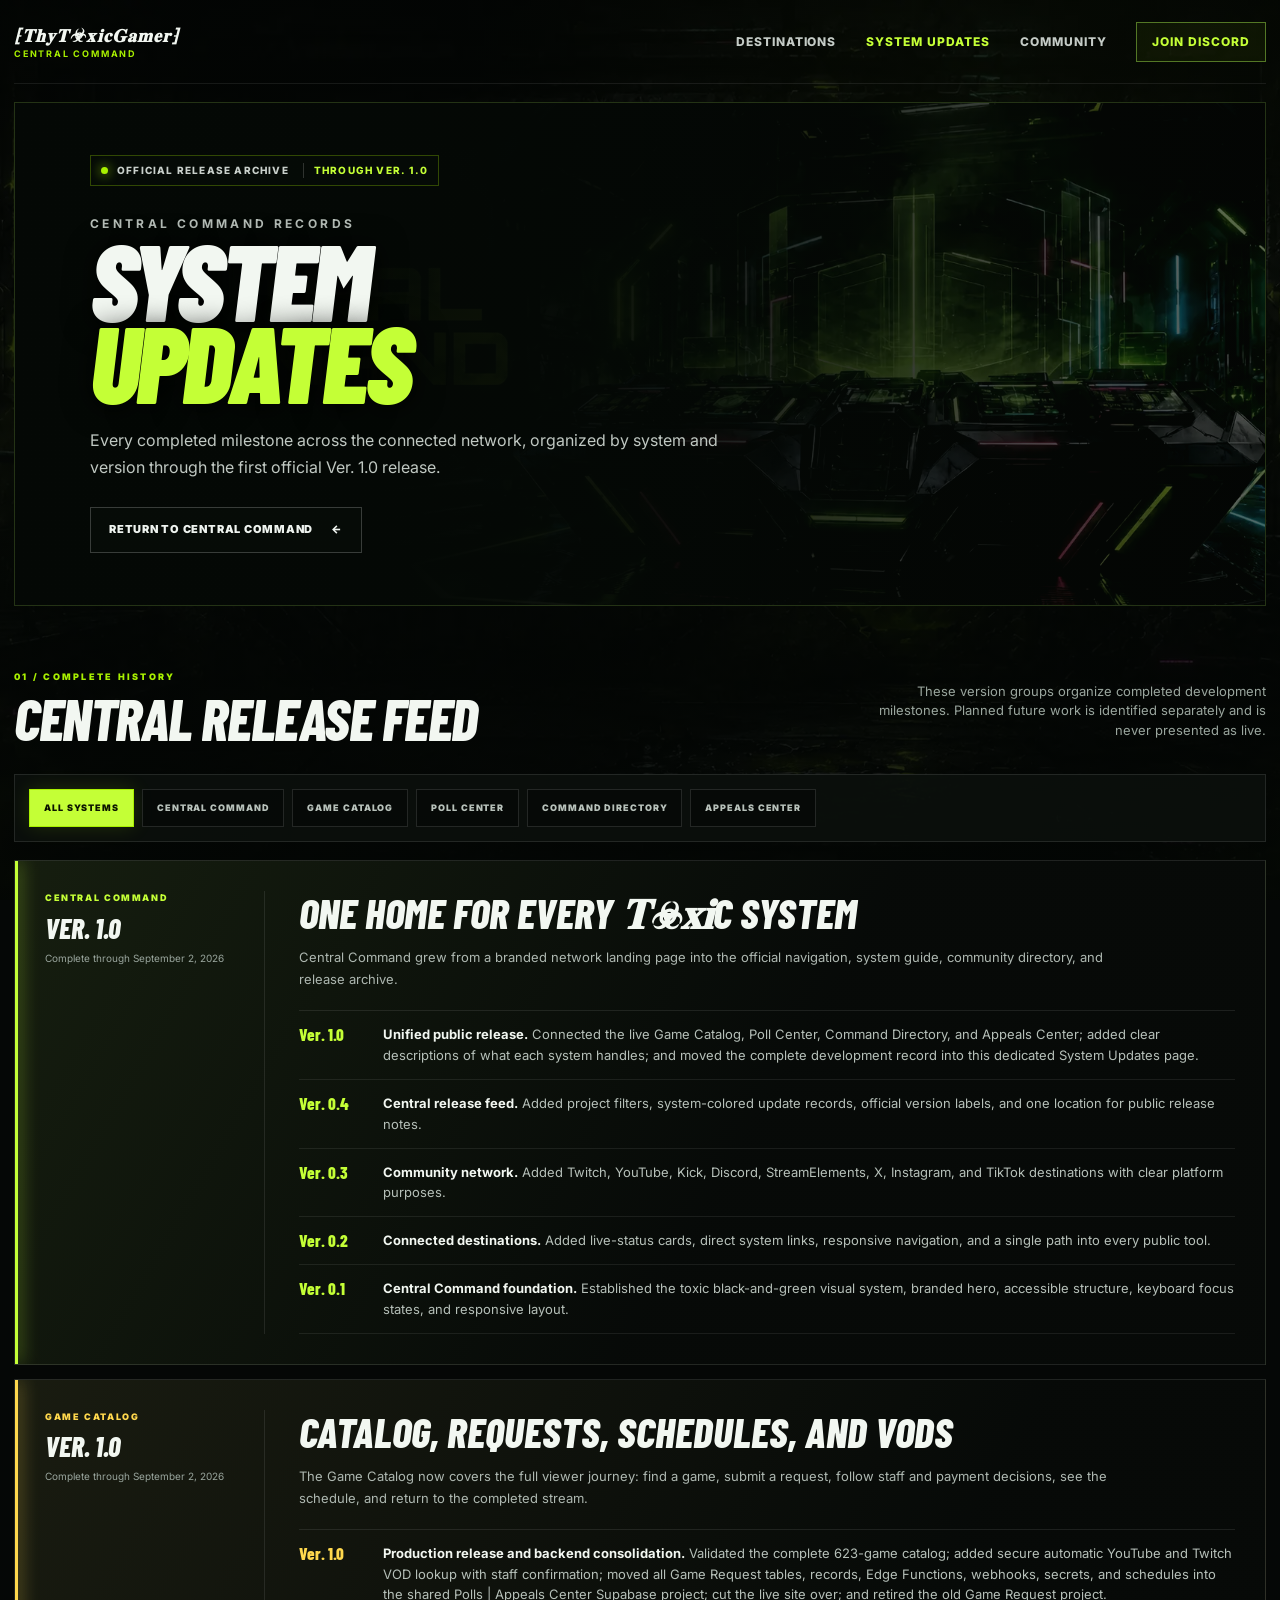
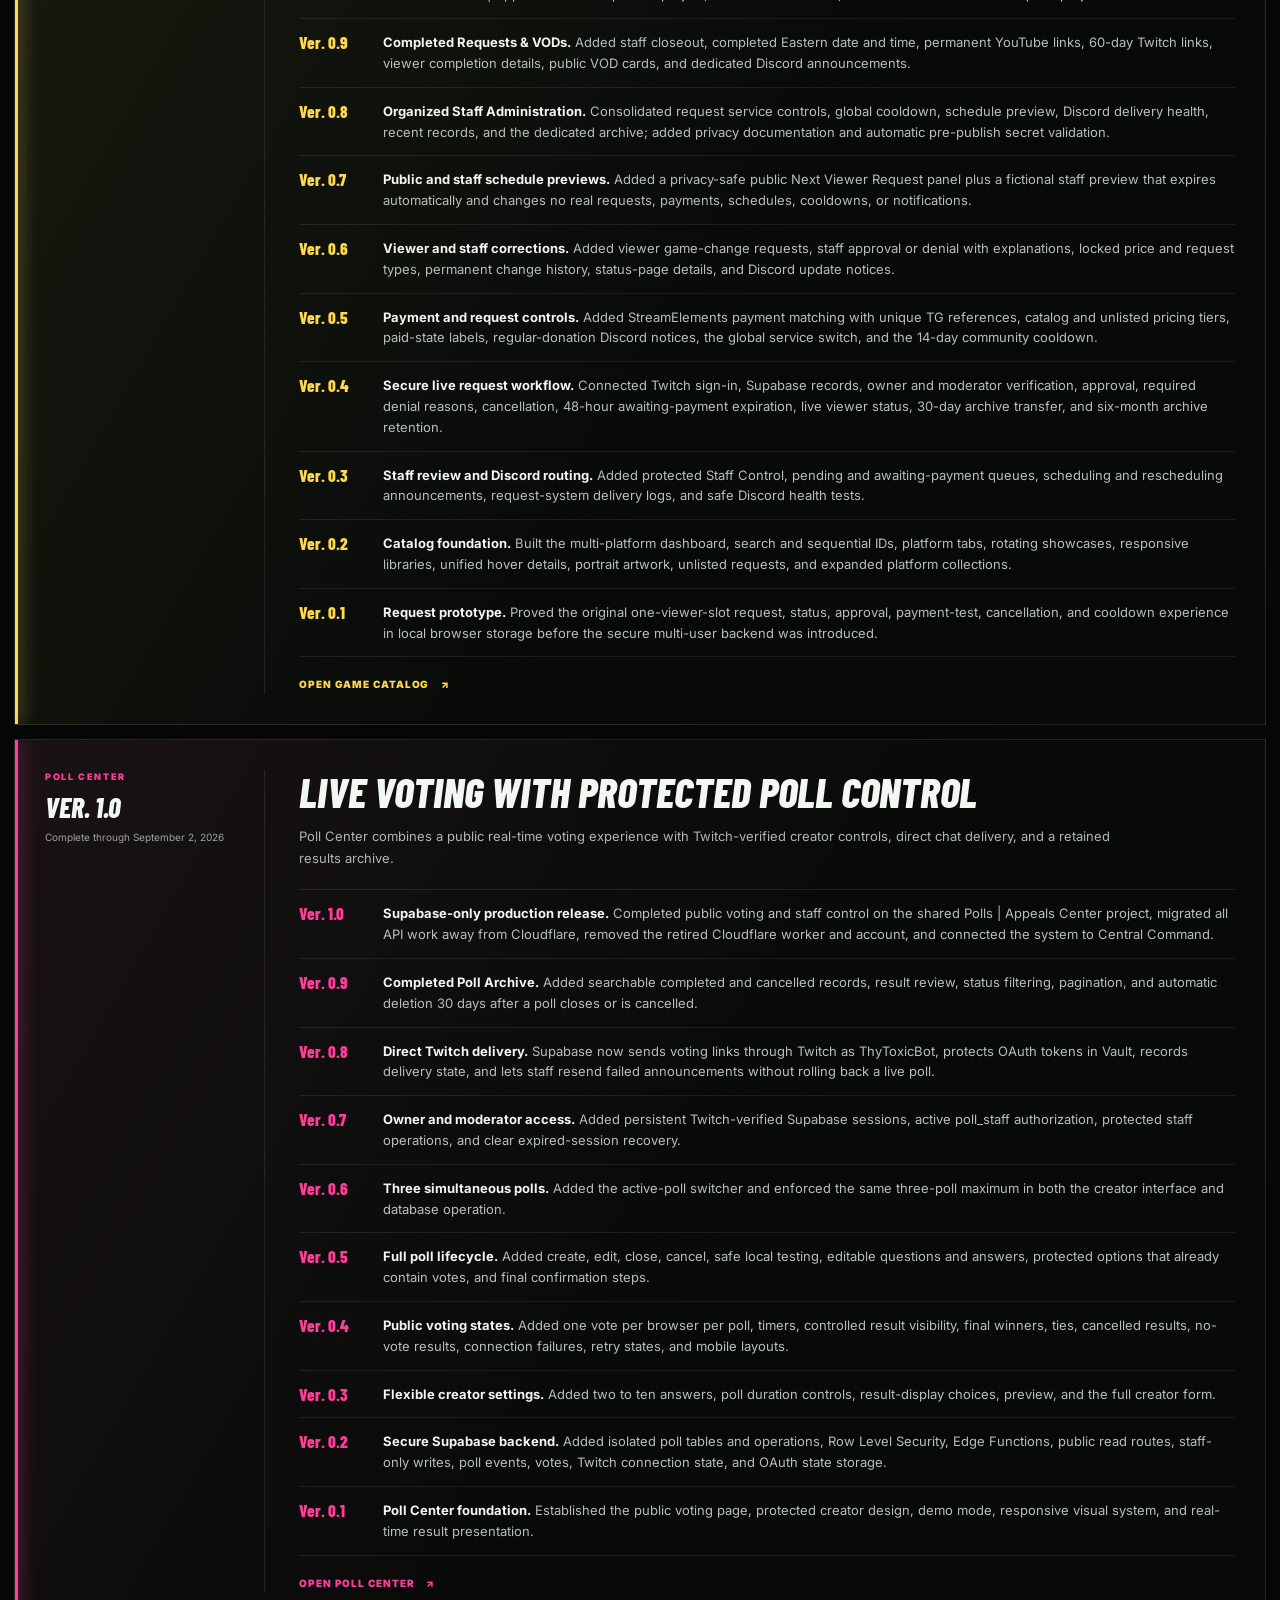
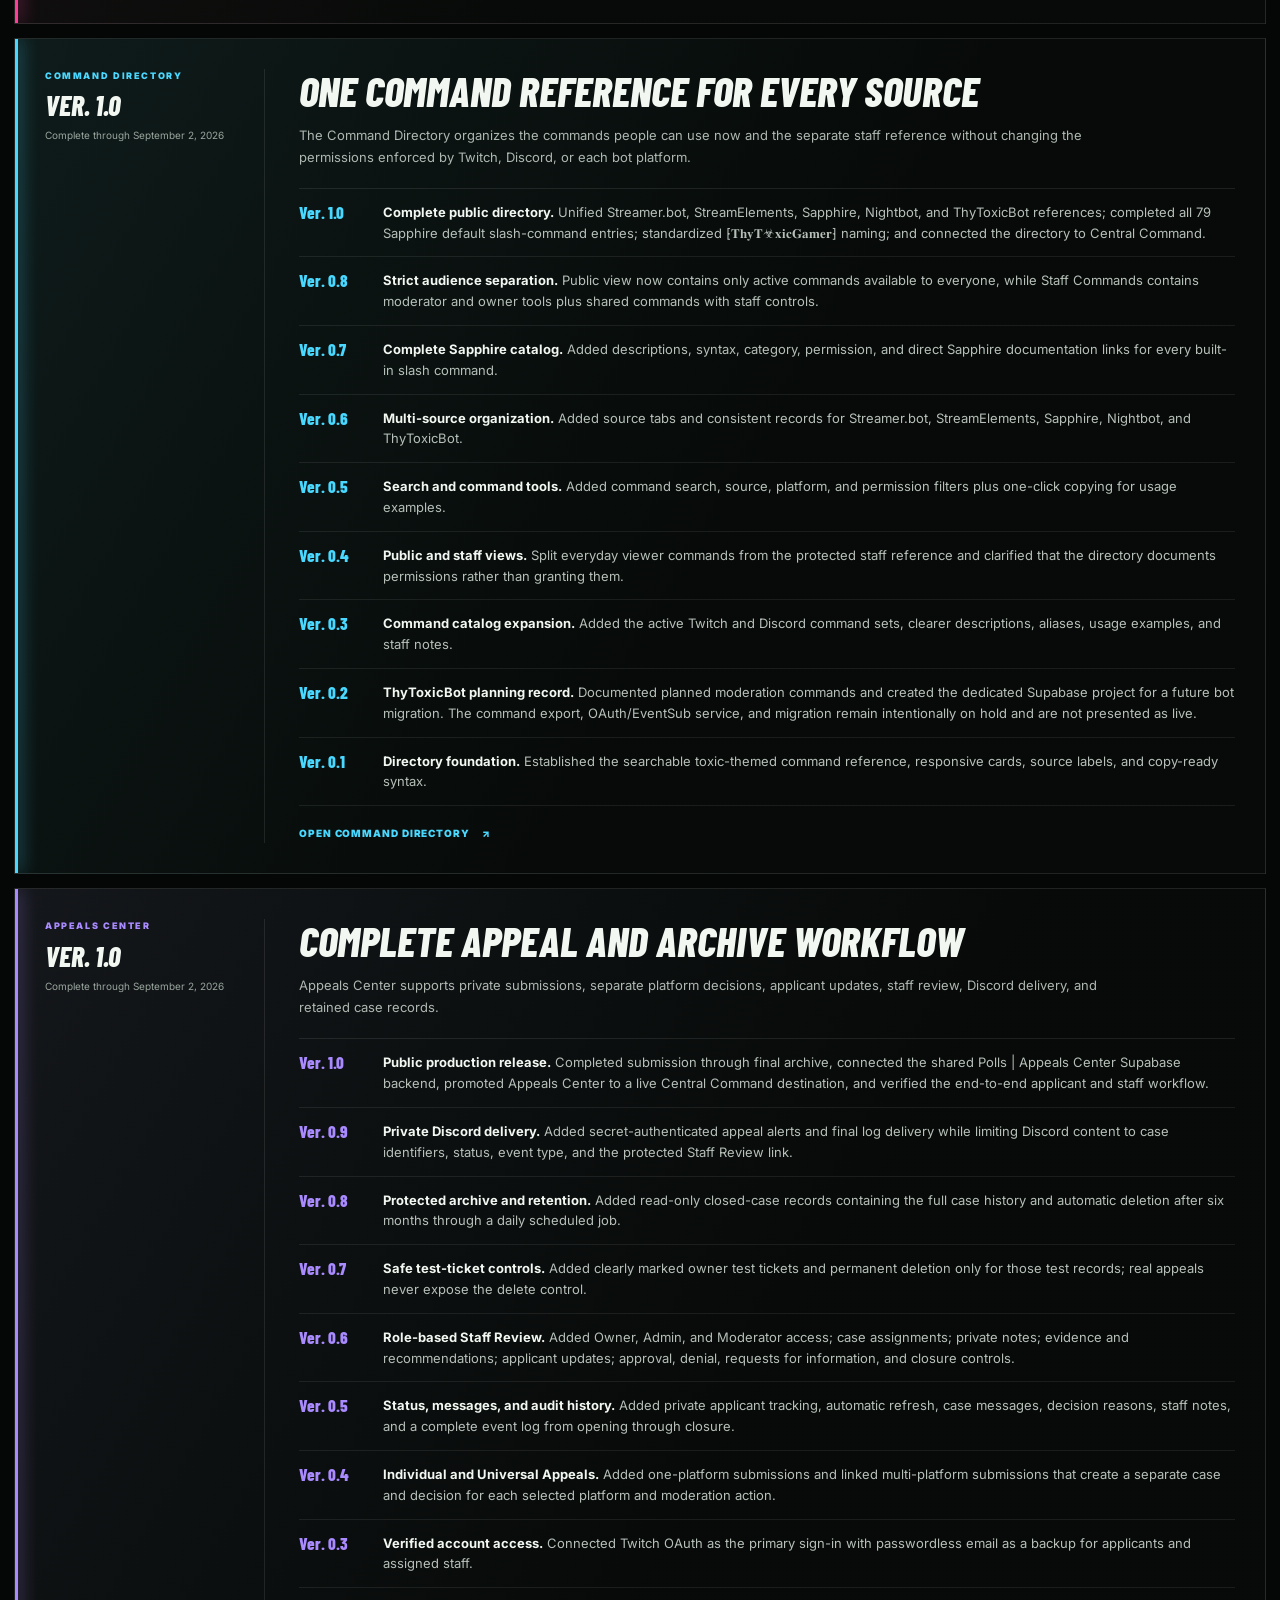
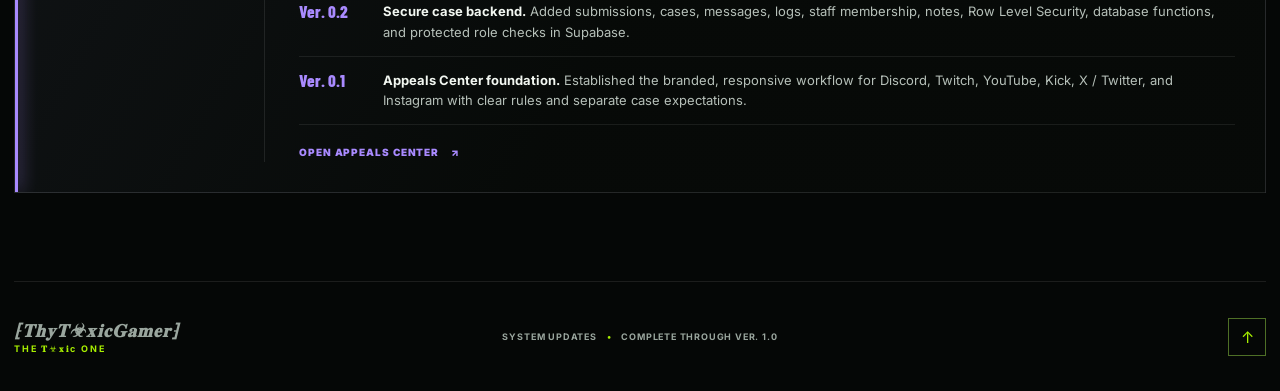
==== updates.html @ f8a16144 "Add complete system update archive" ====
<!doctype html>
<html lang="en">
<head>
  <meta charset="utf-8">
  <meta name="viewport" content="width=device-width, initial-scale=1">
  <meta name="theme-color" content="#070a08">
  <meta name="description" content="The complete ⁅𝐓𝐡𝐲𝐓☣︎𝐱𝐢𝐜𝐆𝐚𝐦𝐞𝐫⁆ system update history through Ver. 1.0 for Central Command, Game Catalog, Poll Center, Command Directory, and Appeals Center.">
  <meta property="og:title" content="System Updates | ⁅𝐓𝐡𝐲𝐓☣︎𝐱𝐢𝐜𝐆𝐚𝐦𝐞𝐫⁆ Central Command">
  <meta property="og:description" content="Every completed system milestone through Ver. 1.0.">
  <meta property="og:type" content="website">
  <meta property="og:url" content="https://thy-toxic-gamer.github.io/central-command/updates.html">
  <meta property="og:image" content="https://thy-toxic-gamer.github.io/central-command/assets/central-command-banner.webp">
  <meta name="twitter:card" content="summary_large_image">
  <meta name="twitter:title" content="System Updates | ⁅𝐓𝐡𝐲𝐓☣︎𝐱𝐢𝐜𝐆𝐚𝐦𝐞𝐫⁆ Central Command">
  <meta name="twitter:description" content="Every completed system milestone through Ver. 1.0.">
  <meta name="twitter:image" content="https://thy-toxic-gamer.github.io/central-command/assets/central-command-banner.webp">
  <title>System Updates | ⁅𝐓𝐡𝐲𝐓☣︎𝐱𝐢𝐜𝐆𝐚𝐦𝐞𝐫⁆ Central Command</title>
  <link rel="preconnect" href="https://fonts.googleapis.com">
  <link rel="preconnect" href="https://fonts.gstatic.com" crossorigin>
  <link href="https://fonts.googleapis.com/css2?family=Barlow+Condensed:ital,wght@0,500;0,600;0,700;0,800;0,900;1,700&amp;family=Inter:wght@400;500;600;700;800&amp;display=swap" rel="stylesheet">
  <link rel="stylesheet" href="styles.css?release=1.1">
  <script src="script.js?v=1.1" defer></script>
</head>
<body>
  <a class="skip-link" href="#main-content">Skip to System Updates</a>

  <div class="page-shell">
    <header class="site-header" aria-label="Central Command header">
      <a class="brand" href="index.html" aria-label="⁅𝐓𝐡𝐲𝐓☣︎𝐱𝐢𝐜𝐆𝐚𝐦𝐞𝐫⁆ Central Command home">
        <span class="brand-copy">
          <strong>⁅𝐓𝐡𝐲𝐓☣︎𝐱𝐢𝐜𝐆𝐚𝐦𝐞𝐫⁆</strong>
          <small>CENTRAL COMMAND</small>
        </span>
      </a>

      <nav class="header-nav" aria-label="Primary navigation">
        <a href="index.html#destinations">Destinations</a>
        <a class="nav-current" href="updates.html" aria-current="page">System Updates</a>
        <a href="index.html#community">Community</a>
        <a class="nav-discord" href="https://discord.gg/RQxw6r9Mpw" target="_blank" rel="noopener noreferrer">Join Discord</a>
      </nav>
    </header>

    <main class="updates-page" id="main-content">
      <section class="updates-hero" id="top" aria-labelledby="updates-page-title">
        <div class="updates-hero-art" aria-hidden="true"></div>
        <div class="updates-hero-content">
          <div class="eyebrow"><span class="pulse-dot"></span> Official release archive <span>Through Ver. 1.0</span></div>
          <p class="hero-kicker">CENTRAL COMMAND RECORDS</p>
          <h1 id="updates-page-title">SYSTEM<br><em>UPDATES</em></h1>
          <p>Every completed milestone across the connected network, organized by system and version through the first official Ver. 1.0 release.</p>
          <a class="button button-secondary" href="index.html">Return to Central Command <span aria-hidden="true">←</span></a>
        </div>
      </section>

      <section class="updates section-block" aria-labelledby="release-history-title">
        <div class="section-heading">
          <div>
            <p class="section-number">01 / COMPLETE HISTORY</p>
            <h2 id="release-history-title">Central release feed</h2>
          </div>
          <p>These version groups organize completed development milestones. Planned future work is identified separately and is never presented as live.</p>
        </div>

        <div class="updates-toolbar" role="group" aria-label="Filter updates by project">
          <button class="update-filter active" type="button" data-update-filter="all" aria-pressed="true">All systems</button>
          <button class="update-filter" type="button" data-update-filter="central" aria-pressed="false">Central Command</button>
          <button class="update-filter" type="button" data-update-filter="games" aria-pressed="false">Game Catalog</button>
          <button class="update-filter" type="button" data-update-filter="polls" aria-pressed="false">Poll Center</button>
          <button class="update-filter" type="button" data-update-filter="commands" aria-pressed="false">Command Directory</button>
          <button class="update-filter" type="button" data-update-filter="appeals" aria-pressed="false">Appeals Center</button>
        </div>

        <div class="updates-feed" aria-live="polite">
          <article class="update-card central-update" data-update-project="central">
            <div class="update-meta">
              <span>Central Command</span>
              <strong>Ver. 1.0</strong>
              <time datetime="2026-09-02">Complete through September 2, 2026</time>
            </div>
            <div class="update-copy">
              <h3>One home for every 𝐓☣︎𝐱𝐢c system</h3>
              <p>Central Command grew from a branded network landing page into the official navigation, system guide, community directory, and release archive.</p>
              <ol class="release-list">
                <li><b>Ver. 1.0</b><span><strong>Unified public release.</strong> Connected the live Game Catalog, Poll Center, Command Directory, and Appeals Center; added clear descriptions of what each system handles; and moved the complete development record into this dedicated System Updates page.</span></li>
                <li><b>Ver. 0.4</b><span><strong>Central release feed.</strong> Added project filters, system-colored update records, official version labels, and one location for public release notes.</span></li>
                <li><b>Ver. 0.3</b><span><strong>Community network.</strong> Added Twitch, YouTube, Kick, Discord, StreamElements, X, Instagram, and TikTok destinations with clear platform purposes.</span></li>
                <li><b>Ver. 0.2</b><span><strong>Connected destinations.</strong> Added live-status cards, direct system links, responsive navigation, and a single path into every public tool.</span></li>
                <li><b>Ver. 0.1</b><span><strong>Central Command foundation.</strong> Established the toxic black-and-green visual system, branded hero, accessible structure, keyboard focus states, and responsive layout.</span></li>
              </ol>
            </div>
          </article>

          <article class="update-card games-update" data-update-project="games">
            <div class="update-meta">
              <span>Game Catalog</span>
              <strong>Ver. 1.0</strong>
              <time datetime="2026-09-02">Complete through September 2, 2026</time>
            </div>
            <div class="update-copy">
              <h3>Catalog, requests, schedules, and VODs</h3>
              <p>The Game Catalog now covers the full viewer journey: find a game, submit a request, follow staff and payment decisions, see the schedule, and return to the completed stream.</p>
              <ol class="release-list">
                <li><b>Ver. 1.0</b><span><strong>Production release and backend consolidation.</strong> Validated the complete 623-game catalog; added secure automatic YouTube and Twitch VOD lookup with staff confirmation; moved all Game Request tables, records, Edge Functions, webhooks, secrets, and schedules into the shared Polls | Appeals Center Supabase project; cut the live site over; and retired the old Game Request project.</span></li>
                <li><b>Ver. 0.9</b><span><strong>Completed Requests &amp; VODs.</strong> Added staff closeout, completed Eastern date and time, permanent YouTube links, 60-day Twitch links, viewer completion details, public VOD cards, and dedicated Discord announcements.</span></li>
                <li><b>Ver. 0.8</b><span><strong>Organized Staff Administration.</strong> Consolidated request service controls, global cooldown, schedule preview, Discord delivery health, recent records, and the dedicated archive; added privacy documentation and automatic pre-publish secret validation.</span></li>
                <li><b>Ver. 0.7</b><span><strong>Public and staff schedule previews.</strong> Added a privacy-safe public Next Viewer Request panel plus a fictional staff preview that expires automatically and changes no real requests, payments, schedules, cooldowns, or notifications.</span></li>
                <li><b>Ver. 0.6</b><span><strong>Viewer and staff corrections.</strong> Added viewer game-change requests, staff approval or denial with explanations, locked price and request types, permanent change history, status-page details, and Discord update notices.</span></li>
                <li><b>Ver. 0.5</b><span><strong>Payment and request controls.</strong> Added StreamElements payment matching with unique TG references, catalog and unlisted pricing tiers, paid-state labels, regular-donation Discord notices, the global service switch, and the 14-day community cooldown.</span></li>
                <li><b>Ver. 0.4</b><span><strong>Secure live request workflow.</strong> Connected Twitch sign-in, Supabase records, owner and moderator verification, approval, required denial reasons, cancellation, 48-hour awaiting-payment expiration, live viewer status, 30-day archive transfer, and six-month archive retention.</span></li>
                <li><b>Ver. 0.3</b><span><strong>Staff review and Discord routing.</strong> Added protected Staff Control, pending and awaiting-payment queues, scheduling and rescheduling announcements, request-system delivery logs, and safe Discord health tests.</span></li>
                <li><b>Ver. 0.2</b><span><strong>Catalog foundation.</strong> Built the multi-platform dashboard, search and sequential IDs, platform tabs, rotating showcases, responsive libraries, unified hover details, portrait artwork, unlisted requests, and expanded platform collections.</span></li>
                <li><b>Ver. 0.1</b><span><strong>Request prototype.</strong> Proved the original one-viewer-slot request, status, approval, payment-test, cancellation, and cooldown experience in local browser storage before the secure multi-user backend was introduced.</span></li>
              </ol>
              <a href="https://thy-toxic-gamer.github.io/Games/">Open Game Catalog <span aria-hidden="true">↗</span></a>
            </div>
          </article>

          <article class="update-card polls-update" data-update-project="polls">
            <div class="update-meta">
              <span>Poll Center</span>
              <strong>Ver. 1.0</strong>
              <time datetime="2026-09-02">Complete through September 2, 2026</time>
            </div>
            <div class="update-copy">
              <h3>Live voting with protected poll control</h3>
              <p>Poll Center combines a public real-time voting experience with Twitch-verified creator controls, direct chat delivery, and a retained results archive.</p>
              <ol class="release-list">
                <li><b>Ver. 1.0</b><span><strong>Supabase-only production release.</strong> Completed public voting and staff control on the shared Polls | Appeals Center project, migrated all API work away from Cloudflare, removed the retired Cloudflare worker and account, and connected the system to Central Command.</span></li>
                <li><b>Ver. 0.9</b><span><strong>Completed Poll Archive.</strong> Added searchable completed and cancelled records, result review, status filtering, pagination, and automatic deletion 30 days after a poll closes or is cancelled.</span></li>
                <li><b>Ver. 0.8</b><span><strong>Direct Twitch delivery.</strong> Supabase now sends voting links through Twitch as ThyToxicBot, protects OAuth tokens in Vault, records delivery state, and lets staff resend failed announcements without rolling back a live poll.</span></li>
                <li><b>Ver. 0.7</b><span><strong>Owner and moderator access.</strong> Added persistent Twitch-verified Supabase sessions, active poll_staff authorization, protected staff operations, and clear expired-session recovery.</span></li>
                <li><b>Ver. 0.6</b><span><strong>Three simultaneous polls.</strong> Added the active-poll switcher and enforced the same three-poll maximum in both the creator interface and database operation.</span></li>
                <li><b>Ver. 0.5</b><span><strong>Full poll lifecycle.</strong> Added create, edit, close, cancel, safe local testing, editable questions and answers, protected options that already contain votes, and final confirmation steps.</span></li>
                <li><b>Ver. 0.4</b><span><strong>Public voting states.</strong> Added one vote per browser per poll, timers, controlled result visibility, final winners, ties, cancelled results, no-vote results, connection failures, retry states, and mobile layouts.</span></li>
                <li><b>Ver. 0.3</b><span><strong>Flexible creator settings.</strong> Added two to ten answers, poll duration controls, result-display choices, preview, and the full creator form.</span></li>
                <li><b>Ver. 0.2</b><span><strong>Secure Supabase backend.</strong> Added isolated poll tables and operations, Row Level Security, Edge Functions, public read routes, staff-only writes, poll events, votes, Twitch connection state, and OAuth state storage.</span></li>
                <li><b>Ver. 0.1</b><span><strong>Poll Center foundation.</strong> Established the public voting page, protected creator design, demo mode, responsive visual system, and real-time result presentation.</span></li>
              </ol>
              <a href="https://thy-toxic-gamer.github.io/thytoxicgamer-polls/">Open Poll Center <span aria-hidden="true">↗</span></a>
            </div>
          </article>

          <article class="update-card commands-update" data-update-project="commands">
            <div class="update-meta">
              <span>Command Directory</span>
              <strong>Ver. 1.0</strong>
              <time datetime="2026-09-02">Complete through September 2, 2026</time>
            </div>
            <div class="update-copy">
              <h3>One command reference for every source</h3>
              <p>The Command Directory organizes the commands people can use now and the separate staff reference without changing the permissions enforced by Twitch, Discord, or each bot platform.</p>
              <ol class="release-list">
                <li><b>Ver. 1.0</b><span><strong>Complete public directory.</strong> Unified Streamer.bot, StreamElements, Sapphire, Nightbot, and ThyToxicBot references; completed all 79 Sapphire default slash-command entries; standardized ⁅𝐓𝐡𝐲𝐓☣︎𝐱𝐢𝐜𝐆𝐚𝐦𝐞𝐫⁆ naming; and connected the directory to Central Command.</span></li>
                <li><b>Ver. 0.8</b><span><strong>Strict audience separation.</strong> Public view now contains only active commands available to everyone, while Staff Commands contains moderator and owner tools plus shared commands with staff controls.</span></li>
                <li><b>Ver. 0.7</b><span><strong>Complete Sapphire catalog.</strong> Added descriptions, syntax, category, permission, and direct Sapphire documentation links for every built-in slash command.</span></li>
                <li><b>Ver. 0.6</b><span><strong>Multi-source organization.</strong> Added source tabs and consistent records for Streamer.bot, StreamElements, Sapphire, Nightbot, and ThyToxicBot.</span></li>
                <li><b>Ver. 0.5</b><span><strong>Search and command tools.</strong> Added command search, source, platform, and permission filters plus one-click copying for usage examples.</span></li>
                <li><b>Ver. 0.4</b><span><strong>Public and staff views.</strong> Split everyday viewer commands from the protected staff reference and clarified that the directory documents permissions rather than granting them.</span></li>
                <li><b>Ver. 0.3</b><span><strong>Command catalog expansion.</strong> Added the active Twitch and Discord command sets, clearer descriptions, aliases, usage examples, and staff notes.</span></li>
                <li><b>Ver. 0.2</b><span><strong>ThyToxicBot planning record.</strong> Documented planned moderation commands and created the dedicated Supabase project for a future bot migration. The command export, OAuth/EventSub service, and migration remain intentionally on hold and are not presented as live.</span></li>
                <li><b>Ver. 0.1</b><span><strong>Directory foundation.</strong> Established the searchable toxic-themed command reference, responsive cards, source labels, and copy-ready syntax.</span></li>
              </ol>
              <a href="https://thy-toxic-gamer.github.io/thytoxicgamer-commands/">Open Command Directory <span aria-hidden="true">↗</span></a>
            </div>
          </article>

          <article class="update-card appeals-update" data-update-project="appeals">
            <div class="update-meta">
              <span>Appeals Center</span>
              <strong>Ver. 1.0</strong>
              <time datetime="2026-09-02">Complete through September 2, 2026</time>
            </div>
            <div class="update-copy">
              <h3>Complete appeal and archive workflow</h3>
              <p>Appeals Center supports private submissions, separate platform decisions, applicant updates, staff review, Discord delivery, and retained case records.</p>
              <ol class="release-list">
                <li><b>Ver. 1.0</b><span><strong>Public production release.</strong> Completed submission through final archive, connected the shared Polls | Appeals Center Supabase backend, promoted Appeals Center to a live Central Command destination, and verified the end-to-end applicant and staff workflow.</span></li>
                <li><b>Ver. 0.9</b><span><strong>Private Discord delivery.</strong> Added secret-authenticated appeal alerts and final log delivery while limiting Discord content to case identifiers, status, event type, and the protected Staff Review link.</span></li>
                <li><b>Ver. 0.8</b><span><strong>Protected archive and retention.</strong> Added read-only closed-case records containing the full case history and automatic deletion after six months through a daily scheduled job.</span></li>
                <li><b>Ver. 0.7</b><span><strong>Safe test-ticket controls.</strong> Added clearly marked owner test tickets and permanent deletion only for those test records; real appeals never expose the delete control.</span></li>
                <li><b>Ver. 0.6</b><span><strong>Role-based Staff Review.</strong> Added Owner, Admin, and Moderator access; case assignments; private notes; evidence and recommendations; applicant updates; approval, denial, requests for information, and closure controls.</span></li>
                <li><b>Ver. 0.5</b><span><strong>Status, messages, and audit history.</strong> Added private applicant tracking, automatic refresh, case messages, decision reasons, staff notes, and a complete event log from opening through closure.</span></li>
                <li><b>Ver. 0.4</b><span><strong>Individual and Universal Appeals.</strong> Added one-platform submissions and linked multi-platform submissions that create a separate case and decision for each selected platform and moderation action.</span></li>
                <li><b>Ver. 0.3</b><span><strong>Verified account access.</strong> Connected Twitch OAuth as the primary sign-in with passwordless email as a backup for applicants and assigned staff.</span></li>
                <li><b>Ver. 0.2</b><span><strong>Secure case backend.</strong> Added submissions, cases, messages, logs, staff membership, notes, Row Level Security, database functions, and protected role checks in Supabase.</span></li>
                <li><b>Ver. 0.1</b><span><strong>Appeals Center foundation.</strong> Established the branded, responsive workflow for Discord, Twitch, YouTube, Kick, X / Twitter, and Instagram with clear rules and separate case expectations.</span></li>
              </ol>
              <a href="https://thy-toxic-gamer.github.io/appeals-center/">Open Appeals Center <span aria-hidden="true">↗</span></a>
            </div>
          </article>
        </div>
      </section>
    </main>

    <footer class="site-footer">
      <div class="footer-brand">
        <div><strong>⁅𝐓𝐡𝐲𝐓☣︎𝐱𝐢𝐜𝐆𝐚𝐦𝐞𝐫⁆</strong><small>THE 𝐓☣︎𝐱𝐢c ONE</small></div>
      </div>
      <p>System Updates <span>•</span> Complete through Ver. 1.0</p>
      <button class="back-to-top" type="button" aria-label="Back to top">↑</button>
    </footer>
  </div>
</body>
</html>
---- styles.css ----
:root {
  color-scheme: dark;
  --bg: #050706;
  --surface: #0b100d;
  --surface-2: #111713;
  --surface-3: #161d18;
  --line: rgba(179, 255, 83, 0.16);
  --line-strong: rgba(179, 255, 83, 0.42);
  --text: #f2f7f1;
  --muted: #9aa69e;
  --toxic: #a8f000;
  --toxic-bright: #c4ff36;
  --pink: #ff3e98;
  --cyan: #49d8ff;
  --purple: #a98aff;
  --max-width: 1280px;
  --display: "Barlow Condensed", Impact, sans-serif;
  --body: Inter, system-ui, sans-serif;
}

* { box-sizing: border-box; }
html { scroll-behavior: smooth; }
body {
  margin: 0;
  min-width: 320px;
  color: var(--text);
  background-color: var(--bg);
  background-image:
    linear-gradient(180deg, rgba(3,6,4,.72), rgba(3,6,4,.9)),
    radial-gradient(circle at 78% 16%, rgba(168,240,0,.08), transparent 34rem),
    url("assets/toxic-network-background-v1.webp");
  background-position: center top;
  background-size: auto, auto, cover;
  background-attachment: fixed;
  background-repeat: no-repeat;
  font-family: var(--body);
  line-height: 1.5;
}

a { color: inherit; }
button, a { -webkit-tap-highlight-color: transparent; }
button { font: inherit; }
.skip-link { position: fixed; left: 12px; top: -70px; z-index: 100; padding: 12px 16px; color: #071000; background: var(--toxic-bright); font-weight: 800; text-decoration: none; transition: top .2s; }
.skip-link:focus { top: 12px; }
.page-shell { position: relative; z-index: 1; width: min(100% - 28px, var(--max-width)); margin: 0 auto; }

.site-header {
  min-height: 84px;
  display: flex;
  align-items: center;
  justify-content: space-between;
  gap: 24px;
  border-bottom: 1px solid rgba(255,255,255,.08);
}
.brand { display: inline-flex; align-items: center; gap: 12px; text-decoration: none; }
.brand-copy { display: grid; line-height: 1; }
.brand-copy strong, .footer-brand strong { font-family: var(--display); font-size: 18px; font-style: italic; letter-spacing: .06em; }
.brand-copy small, .footer-brand small { margin-top: 5px; color: var(--toxic); font: 700 9px/1 var(--body); letter-spacing: .2em; }
.header-nav { display: flex; align-items: center; gap: 30px; }
.header-nav a { color: #c4cbc6; font-size: 12px; font-weight: 800; letter-spacing: .08em; text-decoration: none; text-transform: uppercase; }
.header-nav a:hover, .header-nav a:focus-visible { color: var(--toxic-bright); }
.header-nav .nav-current { color: var(--toxic-bright); }
.header-nav .nav-discord { padding: 10px 15px; border: 1px solid var(--line-strong); color: var(--toxic-bright); background: rgba(168,240,0,.05); }

.hero {
  position: relative;
  min-height: 610px;
  margin-top: 18px;
  overflow: hidden;
  display: flex;
  align-items: center;
  border: 1px solid var(--line);
  background: #080c09;
  isolation: isolate;
}
.hero::before, .hero::after { content: ""; position: absolute; z-index: 1; pointer-events: none; }
.hero::before { inset: 0; opacity: .17; background-image: linear-gradient(rgba(255,255,255,.05) 1px, transparent 1px), linear-gradient(90deg, rgba(255,255,255,.04) 1px, transparent 1px); background-size: 42px 42px; mask-image: linear-gradient(to right, #000, transparent 78%); }
.hero::after { inset: 0; background: linear-gradient(90deg, rgba(4,8,5,.99) 0%, rgba(4,8,5,.9) 38%, rgba(4,8,5,.2) 75%, rgba(4,8,5,.58) 100%); }
.hero-art { position: absolute; z-index: 0; inset: 0; background: url("assets/central-command-banner.webp") center right / cover no-repeat; filter: saturate(.92) contrast(1.08); -webkit-mask-image: linear-gradient(to right, transparent 0%, transparent 37%, #000 70%); mask-image: linear-gradient(to right, transparent 0%, transparent 37%, #000 70%); }
.hero-overlay { position: absolute; z-index: 1; inset: auto 0 0 0; height: 32%; background: linear-gradient(transparent, rgba(4,7,5,.8)); }
.hero-content { position: relative; z-index: 3; width: min(690px, 70%); padding: 64px 6.2% 86px; }
.eyebrow { display: inline-flex; align-items: center; gap: 9px; padding: 7px 10px; border: 1px solid rgba(168,240,0,.27); color: #c9d0cb; background: rgba(7,12,8,.7); font-size: 10px; font-weight: 800; letter-spacing: .12em; text-transform: uppercase; }
.eyebrow span:last-child { margin-left: 5px; padding-left: 10px; border-left: 1px solid rgba(255,255,255,.17); color: var(--toxic-bright); }
.pulse-dot { width: 7px; height: 7px; border-radius: 50%; background: var(--toxic); box-shadow: 0 0 12px var(--toxic); animation: pulse 1.8s infinite; }
.hero-kicker { margin: 32px 0 5px; color: #b8c0ba; font: 700 12px/1 var(--body); letter-spacing: .28em; }
.hero h1 { margin: 0; font: italic 900 clamp(72px, 10vw, 132px)/.72 var(--display); letter-spacing: -.045em; text-shadow: 0 2px 30px #000; }
.hero h1 em { color: var(--toxic-bright); font-style: inherit; -webkit-text-stroke: 1px rgba(255,255,255,.15); }
.hero-summary { max-width: 630px; margin: 29px 0 0; color: #bdc6bf; font-size: clamp(14px, 1.6vw, 17px); line-height: 1.7; }
.hero-actions { display: flex; flex-wrap: wrap; gap: 12px; margin-top: 30px; }
.button { display: inline-flex; align-items: center; justify-content: center; gap: 18px; min-height: 46px; padding: 0 18px; border: 1px solid transparent; font-size: 11px; font-weight: 900; letter-spacing: .07em; text-decoration: none; text-transform: uppercase; transition: transform .2s, border-color .2s, background .2s; }
.button:hover, .button:focus-visible { transform: translateY(-2px); }
.button-primary { color: #101800; background: var(--toxic-bright); box-shadow: 0 0 24px rgba(168,240,0,.18); }
.button-secondary { border-color: rgba(255,255,255,.2); color: #eef3ef; background: rgba(8,13,9,.7); }
.button-secondary:hover, .button-secondary:focus-visible { border-color: var(--line-strong); }
.hero-rail { position: absolute; z-index: 4; left: 0; right: 0; bottom: 0; min-height: 40px; display: flex; align-items: center; gap: 18px; padding: 0 3%; border-top: 1px solid rgba(255,255,255,.08); color: #7e8981; background: rgba(5,8,6,.8); font-size: 8px; font-weight: 800; letter-spacing: .25em; }
.hero-rail i { width: 3px; height: 3px; border-radius: 50%; background: var(--toxic); box-shadow: 0 0 6px var(--toxic); }

.section-block { padding: 88px 0 0; }
.section-heading { display: flex; align-items: end; justify-content: space-between; gap: 30px; margin-bottom: 30px; }
.section-heading > p { max-width: 400px; margin: 0 0 4px; color: var(--muted); font-size: 13px; text-align: right; }
.section-number { margin: 0 0 9px; color: var(--toxic); font-size: 9px; font-weight: 900; letter-spacing: .25em; }
.section-heading h2, .community-copy h2 { margin: 0; font: italic 800 clamp(38px, 5vw, 58px)/.9 var(--display); letter-spacing: -.025em; text-transform: uppercase; }
.destination-grid { display: grid; grid-template-columns: repeat(2, minmax(0, 1fr)); gap: 14px; }
.destination-card { position: relative; min-height: 322px; overflow: hidden; display: flex; flex-direction: column; justify-content: space-between; padding: 28px; border: 1px solid rgba(255,255,255,.1); color: inherit; background: linear-gradient(145deg, rgba(20,28,22,.93), rgba(8,12,9,.96)); text-decoration: none; transition: transform .25s ease, border-color .25s ease, box-shadow .25s ease; }
a.destination-card:hover, a.destination-card:focus-visible { transform: translateY(-4px); border-color: var(--accent); box-shadow: 0 14px 38px rgba(0,0,0,.28), inset 0 0 50px color-mix(in srgb, var(--accent) 5%, transparent); }
.destination-card::before { content: ""; position: absolute; inset: 0 auto 0 0; width: 3px; background: var(--accent); box-shadow: 0 0 16px var(--accent); opacity: .78; }
.destination-card::after { content: ""; position: absolute; width: 210px; height: 210px; right: -90px; top: -100px; border-radius: 50%; border: 1px solid color-mix(in srgb, var(--accent) 28%, transparent); box-shadow: 0 0 60px color-mix(in srgb, var(--accent) 8%, transparent); }
.games-card { --accent: var(--toxic-bright); }
.polls-card { --accent: var(--pink); }
.commands-card { --accent: var(--cyan); }
.appeals-card { --accent: var(--purple); }
.card-topline { position: relative; z-index: 1; display: flex; align-items: start; justify-content: space-between; }
.card-icon { display: grid; place-items: center; width: 45px; height: 45px; border: 1px solid color-mix(in srgb, var(--accent) 45%, transparent); color: var(--accent); background: color-mix(in srgb, var(--accent) 6%, transparent); font: 800 23px/1 var(--display); }
.status { padding: 6px 8px; border: 1px solid; font-size: 8px; font-weight: 900; letter-spacing: .15em; text-transform: uppercase; }
.status-live { border-color: rgba(168,240,0,.25); color: var(--toxic-bright); background: rgba(168,240,0,.06); }
.status-planned { border-color: rgba(169,138,255,.25); color: #c5b5ff; background: rgba(169,138,255,.07); }
.card-copy { position: relative; z-index: 1; margin-top: 48px; }
.card-label { margin: 0 0 7px; color: var(--accent); font-size: 8px; font-weight: 900; letter-spacing: .2em; }
.card-copy h3 { margin: 0; font: italic 800 39px/1 var(--display); text-transform: uppercase; }
.card-copy > p:last-child { max-width: 500px; margin: 15px 0 0; color: #9da8a0; font-size: 13px; line-height: 1.65; }
.card-action { position: relative; z-index: 1; display: flex; justify-content: space-between; gap: 18px; margin-top: 35px; padding-top: 16px; border-top: 1px solid rgba(255,255,255,.08); color: #d9e0db; font-size: 10px; font-weight: 800; letter-spacing: .09em; text-transform: uppercase; }
.card-action b { color: var(--accent); font-size: 15px; }
.is-planned { opacity: .72; }

.system-guide-grid { display: grid; grid-template-columns: repeat(2, minmax(0, 1fr)); gap: 14px; }
.system-card { --system-accent: var(--toxic-bright); position: relative; overflow: hidden; padding: 28px; border: 1px solid rgba(255,255,255,.1); background: linear-gradient(135deg, color-mix(in srgb, var(--system-accent) 7%, rgba(11,16,13,.96)), rgba(7,10,8,.98) 62%); }
.system-card::before { content: ""; position: absolute; inset: 0 auto 0 0; width: 3px; background: var(--system-accent); box-shadow: 0 0 18px var(--system-accent); }
.system-card::after { content: ""; position: absolute; width: 190px; height: 190px; right: -105px; top: -105px; border: 1px solid color-mix(in srgb, var(--system-accent) 30%, transparent); border-radius: 50%; box-shadow: 0 0 50px color-mix(in srgb, var(--system-accent) 8%, transparent); }
.central-system { grid-column: 1 / -1; --system-accent: var(--toxic-bright); }
.games-system { --system-accent: #ffd84d; }
.polls-system { --system-accent: var(--pink); }
.commands-system { --system-accent: var(--cyan); }
.appeals-system { --system-accent: var(--purple); }
.system-label { margin: 0 0 10px; color: var(--system-accent); font-size: 9px; font-weight: 900; letter-spacing: .2em; text-transform: uppercase; }
.system-card h3 { margin: 0; font: italic 800 clamp(30px, 4vw, 42px)/1 var(--display); text-transform: uppercase; }
.system-card > p:not(.system-label) { max-width: 850px; margin: 14px 0 0; color: #b6c0b9; font-size: 15px; line-height: 1.7; }
.system-card ul { display: grid; gap: 7px; margin: 20px 0 0; padding-left: 20px; color: #d1d8d3; font-size: 14px; line-height: 1.55; }
.system-card li::marker { color: var(--system-accent); }
.updates-cta-panel { display: flex; align-items: center; justify-content: space-between; gap: 28px; margin-top: 14px; padding: 30px; border: 1px solid var(--line-strong); background: linear-gradient(110deg, rgba(168,240,0,.1), rgba(7,11,8,.95) 58%); }
.updates-cta-panel h3 { margin: 0; font: italic 800 clamp(28px, 4vw, 40px)/1 var(--display); text-transform: uppercase; }
.updates-cta-panel > div > p:last-child { max-width: 720px; margin: 12px 0 0; color: #adb7b0; font-size: 14px; line-height: 1.65; }
.updates-cta-panel .button { flex: 0 0 auto; }

.updates-hero { position: relative; min-height: 390px; margin-top: 18px; overflow: hidden; display: flex; align-items: center; border: 1px solid var(--line); background: #080c09; isolation: isolate; }
.updates-hero::after { content: ""; position: absolute; z-index: 1; inset: 0; background: linear-gradient(90deg, rgba(4,8,5,.99) 0%, rgba(4,8,5,.88) 52%, rgba(4,8,5,.36) 100%); }
.updates-hero-art { position: absolute; z-index: 0; inset: 0; background: url("assets/central-command-banner.webp") center right / cover no-repeat; filter: saturate(.84) contrast(1.08); opacity: .62; -webkit-mask-image: linear-gradient(to right, transparent 0%, #000 62%); mask-image: linear-gradient(to right, transparent 0%, #000 62%); }
.updates-hero-content { position: relative; z-index: 2; width: min(780px, 76%); padding: 52px 6%; }
.updates-hero h1 { margin: 8px 0 0; font: italic 900 clamp(64px, 9vw, 108px)/.76 var(--display); letter-spacing: -.035em; text-shadow: 0 2px 30px #000; }
.updates-hero h1 em { color: var(--toxic-bright); font-style: inherit; }
.updates-hero-content > p:not(.hero-kicker) { max-width: 700px; margin: 25px 0 0; color: #c0c8c2; font-size: 16px; line-height: 1.7; }
.updates-hero .button { margin-top: 25px; }
.updates-page .updates { padding-top: 64px; padding-bottom: 88px; }

.updates-toolbar { display: flex; flex-wrap: wrap; gap: 8px; margin-bottom: 18px; padding: 14px; border: 1px solid rgba(255,255,255,.1); background: rgba(11,16,13,.82); }
.update-filter { min-height: 38px; padding: 0 14px; border: 1px solid rgba(255,255,255,.12); color: #b8c2bb; background: rgba(5,8,6,.72); cursor: pointer; font-size: 9px; font-weight: 900; letter-spacing: .1em; text-transform: uppercase; transition: border-color .2s, color .2s, background .2s; }
.update-filter:hover, .update-filter:focus-visible { border-color: var(--line-strong); color: var(--toxic-bright); }
.update-filter.active { border-color: var(--toxic); color: #0b1300; background: var(--toxic-bright); box-shadow: 0 0 20px rgba(168,240,0,.14); }
.updates-feed { display: grid; gap: 14px; }
.update-card { --update-accent: var(--toxic-bright); position: relative; display: grid; grid-template-columns: 220px minmax(0, 1fr); gap: 34px; overflow: hidden; padding: 30px; border: 1px solid rgba(255,255,255,.1); background: linear-gradient(120deg, color-mix(in srgb, var(--update-accent) 6%, rgba(11,16,13,.97)), rgba(7,10,8,.98) 58%); }
.update-card::before { content: ""; position: absolute; inset: 0 auto 0 0; width: 3px; background: var(--update-accent); box-shadow: 0 0 18px var(--update-accent); }
.update-card[hidden] { display: none; }
.central-update { --update-accent: var(--toxic-bright); }
.games-update { --update-accent: #ffd84d; }
.polls-update { --update-accent: var(--pink); }
.commands-update { --update-accent: var(--cyan); }
.appeals-update { --update-accent: var(--purple); }
.update-meta { display: grid; align-content: start; gap: 9px; padding-right: 24px; border-right: 1px solid rgba(255,255,255,.09); }
.update-meta span { color: var(--update-accent); font-size: 9px; font-weight: 900; letter-spacing: .18em; text-transform: uppercase; }
.update-meta strong { font: italic 800 28px/1 var(--display); text-transform: uppercase; }
.update-meta time { color: var(--muted); font-size: 10px; line-height: 1.55; }
.update-copy h3 { margin: 0; font: italic 800 clamp(28px, 4vw, 42px)/1 var(--display); text-transform: uppercase; }
.update-copy > p { max-width: 820px; margin: 13px 0 0; color: #aeb8b1; font-size: 13px; line-height: 1.7; }
.update-copy ul { margin: 18px 0 0; padding-left: 19px; color: #c3ccc5; font-size: 12px; line-height: 1.75; }
.update-copy li::marker { color: var(--update-accent); }
.update-copy > a { display: inline-flex; gap: 12px; margin-top: 20px; color: var(--update-accent); font-size: 10px; font-weight: 900; letter-spacing: .09em; text-decoration: none; text-transform: uppercase; }
.update-copy > a:hover, .update-copy > a:focus-visible { color: var(--text); }
.release-list { display: grid; gap: 0; margin: 20px 0 0; padding: 0; list-style: none; border-top: 1px solid rgba(255,255,255,.09); }
.release-list li { display: grid; grid-template-columns: 70px minmax(0, 1fr); gap: 14px; padding: 13px 0; border-bottom: 1px solid rgba(255,255,255,.08); color: #b6c0b9; font-size: 13px; line-height: 1.6; }
.release-list b { color: var(--update-accent); font: 800 17px/1.2 var(--display); }
.release-list strong { color: var(--text); }

.community { padding-bottom: 88px; }
.community-panel { display: grid; grid-template-columns: minmax(0, 1.1fr) minmax(340px, .9fr); align-items: stretch; gap: 42px; padding: 44px; border: 1px solid rgba(255,255,255,.1); background: linear-gradient(115deg, rgba(168,240,0,.055), rgba(13,18,15,.94) 38%, rgba(255,62,152,.04)); }
.community-main, .social-group { min-width: 0; }
.community-copy > p:last-child { max-width: 640px; margin: 22px 0 0; color: var(--muted); font-size: 13px; line-height: 1.7; }
.community-group { margin-top: 34px; }
.community-group-title { margin: 0 0 12px; color: var(--toxic); font-size: 9px; font-weight: 900; letter-spacing: .28em; text-transform: uppercase; }
.social-group { margin-top: 0; padding: 28px 30px 30px; border: 1px solid rgba(255,255,255,.1); background: rgba(5,8,6,.24); }
.social-group .community-group-title { margin-bottom: 20px; text-align: center; }
.community-links { display: grid; border-top: 1px solid rgba(255,255,255,.1); border-left: 1px solid rgba(255,255,255,.1); }
.platform-links { grid-template-columns: repeat(3, minmax(0, 1fr)); }
.support-links { grid-template-columns: repeat(2, minmax(0, 1fr)); }
.social-links { grid-template-columns: 1fr; }
.community-links a { --link-aura: var(--toxic); position: relative; min-height: 90px; display: grid; align-content: center; padding: 18px 46px 18px 20px; border-right: 1px solid rgba(255,255,255,.1); border-bottom: 1px solid rgba(255,255,255,.1); background: linear-gradient(115deg, color-mix(in srgb, var(--link-aura) 11%, transparent), transparent 64%); box-shadow: inset 3px 0 0 color-mix(in srgb, var(--link-aura) 62%, transparent), inset 0 0 28px color-mix(in srgb, var(--link-aura) 7%, transparent); text-decoration: none; transition: background .2s, border-color .2s, box-shadow .2s, transform .2s; }
.community-links a[href*="twitch.tv"] { --link-aura: #9146ff; }
.community-links a[href*="youtube.com"] { --link-aura: #ff304f; }
.community-links a[href*="kick.com"] { --link-aura: #53fc18; }
.community-links a[href*="discord.gg"] { --link-aura: #5865f2; }
.community-links a[href*="streamelements.com"] { --link-aura: #00e5c3; }
.community-links a[href*="x.com"] { --link-aura: #1d9bf0; }
.community-links a[href*="instagram.com"] { --link-aura: #ff3e98; }
.community-links a[href*="tiktok.com"] { --link-aura: #69c9d0; }
.social-links a { min-height: 115px; }
.community-links a:hover, .community-links a:focus-visible { z-index: 1; border-color: color-mix(in srgb, var(--link-aura) 58%, rgba(255,255,255,.1)); background: linear-gradient(115deg, color-mix(in srgb, var(--link-aura) 20%, transparent), color-mix(in srgb, var(--link-aura) 4%, transparent) 72%); box-shadow: inset 3px 0 0 var(--link-aura), inset 0 0 38px color-mix(in srgb, var(--link-aura) 13%, transparent), 0 0 24px color-mix(in srgb, var(--link-aura) 28%, transparent); transform: translateY(-2px); }
.community-links span { font: italic 800 20px/1 var(--display); text-transform: uppercase; }
.community-links small { margin-top: 7px; color: var(--muted); font-size: 9px; }
.community-links b { position: absolute; right: 18px; top: 50%; color: var(--link-aura); filter: drop-shadow(0 0 7px color-mix(in srgb, var(--link-aura) 72%, transparent)); transform: translateY(-50%); }

.site-footer { min-height: 110px; display: grid; grid-template-columns: 1fr auto 1fr; align-items: center; gap: 20px; border-top: 1px solid rgba(255,255,255,.09); color: var(--muted); }
.footer-brand { display: flex; align-items: center; gap: 11px; }
.footer-brand > div { display: grid; line-height: 1; }
.site-footer > p { font-size: 9px; font-weight: 700; letter-spacing: .09em; text-align: center; text-transform: uppercase; }
.site-footer > p span { margin: 0 7px; color: var(--toxic); }
.back-to-top { justify-self: end; width: 38px; height: 38px; border: 1px solid var(--line-strong); color: var(--toxic); background: transparent; cursor: pointer; }
.back-to-top:hover, .back-to-top:focus-visible { color: #081000; background: var(--toxic); }

:focus-visible { outline: 2px solid var(--toxic-bright); outline-offset: 3px; }
@keyframes pulse { 0%,100% { opacity: .55; transform: scale(.8); } 50% { opacity: 1; transform: scale(1.15); } }
@media (prefers-reduced-motion: reduce) { html { scroll-behavior: auto; } *, *::before, *::after { animation-duration: .01ms !important; animation-iteration-count: 1 !important; transition-duration: .01ms !important; } }

@media (max-width: 820px) {
  .site-header { min-height: 72px; }
  .header-nav > a:not(.nav-discord) { display: none; }
  .hero { min-height: 590px; }
  .hero-content { width: 100%; padding: 54px 28px 80px; }
  .hero::after { background: linear-gradient(90deg, rgba(4,8,5,.96), rgba(4,8,5,.72)); }
  .hero h1 { font-size: clamp(66px, 17vw, 105px); }
  .destination-grid { grid-template-columns: 1fr; }
  .system-guide-grid { grid-template-columns: 1fr; }
  .central-system { grid-column: auto; }
  .updates-cta-panel { align-items: flex-start; flex-direction: column; }
  .updates-hero-content { width: 100%; padding-inline: 34px; }
  .update-card { grid-template-columns: 170px minmax(0, 1fr); gap: 24px; }
  .community-panel { grid-template-columns: 1fr; padding: 30px; }
  .social-group { margin-top: 0; }
}

@media (max-width: 560px) {
  .page-shell { width: min(100% - 18px, var(--max-width)); }
  .brand-copy strong { font-size: 13px; letter-spacing: .015em; }
  .brand-copy small { display: none; }
  .header-nav { margin-left: auto; }
  .header-nav .nav-discord { padding: 9px 11px; font-size: 10px; }
  .hero { min-height: 570px; margin-top: 9px; }
  .hero-art { background-position: 62% center; opacity: .6; }
  .hero-content { padding: 45px 20px 76px; }
  .hero-kicker { margin-top: 26px; font-size: 10px; }
  .hero h1 { font-size: clamp(60px, 20vw, 88px); }
  .hero-summary { font-size: 13px; }
  .button { width: 100%; }
  .hero-rail { overflow: hidden; padding-inline: 18px; white-space: nowrap; }
  .section-block { padding-top: 65px; }
  .section-heading { align-items: start; flex-direction: column; }
  .section-heading > p { text-align: left; }
  .destination-card { min-height: 300px; padding: 22px; }
  .system-card { padding: 24px 20px; }
  .system-card > p:not(.system-label) { font-size: 14px; }
  .updates-cta-panel { padding: 24px 20px; }
  .updates-cta-panel .button { width: 100%; }
  .updates-hero { min-height: 420px; margin-top: 9px; }
  .updates-hero-content { padding: 44px 20px; }
  .updates-hero h1 { font-size: clamp(58px, 19vw, 82px); }
  .updates-hero-content > p:not(.hero-kicker) { font-size: 14px; }
  .update-card { grid-template-columns: 1fr; gap: 20px; padding: 24px 20px; }
  .update-meta { padding: 0 0 18px; border-right: 0; border-bottom: 1px solid rgba(255,255,255,.09); }
  .update-meta strong { font-size: 24px; }
  .updates-toolbar { padding: 10px; }
  .update-filter { flex: 1 1 calc(50% - 8px); padding-inline: 9px; }
  .release-list li { grid-template-columns: 64px minmax(0, 1fr); }
  .card-copy h3 { font-size: 34px; }
  .community { padding-bottom: 65px; }
  .community-panel { padding: 24px 20px; }
  .community-links { grid-template-columns: 1fr; }
  .social-links a { min-height: 105px; }
  .site-footer { grid-template-columns: 1fr auto; }
  .site-footer > p { display: none; }
}

@media (max-width:700px) {
  body { background-attachment: scroll; }
}
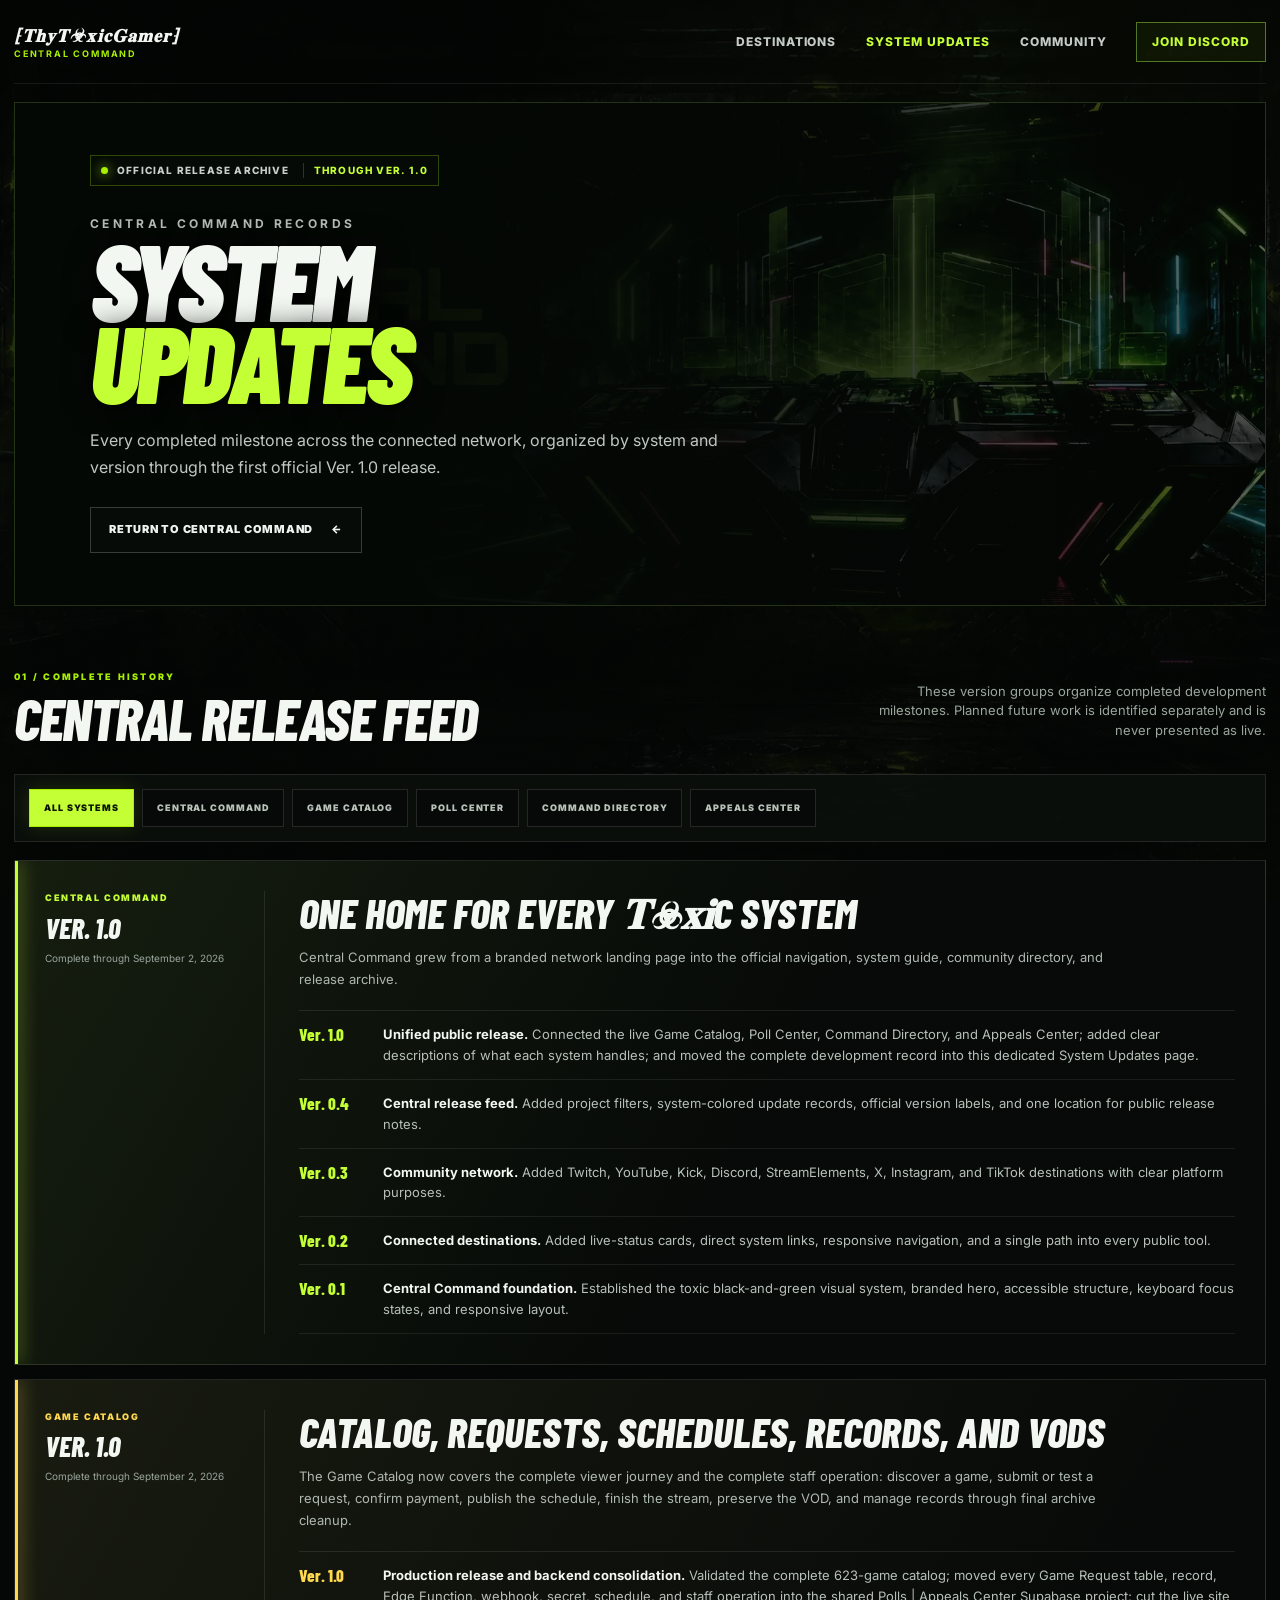
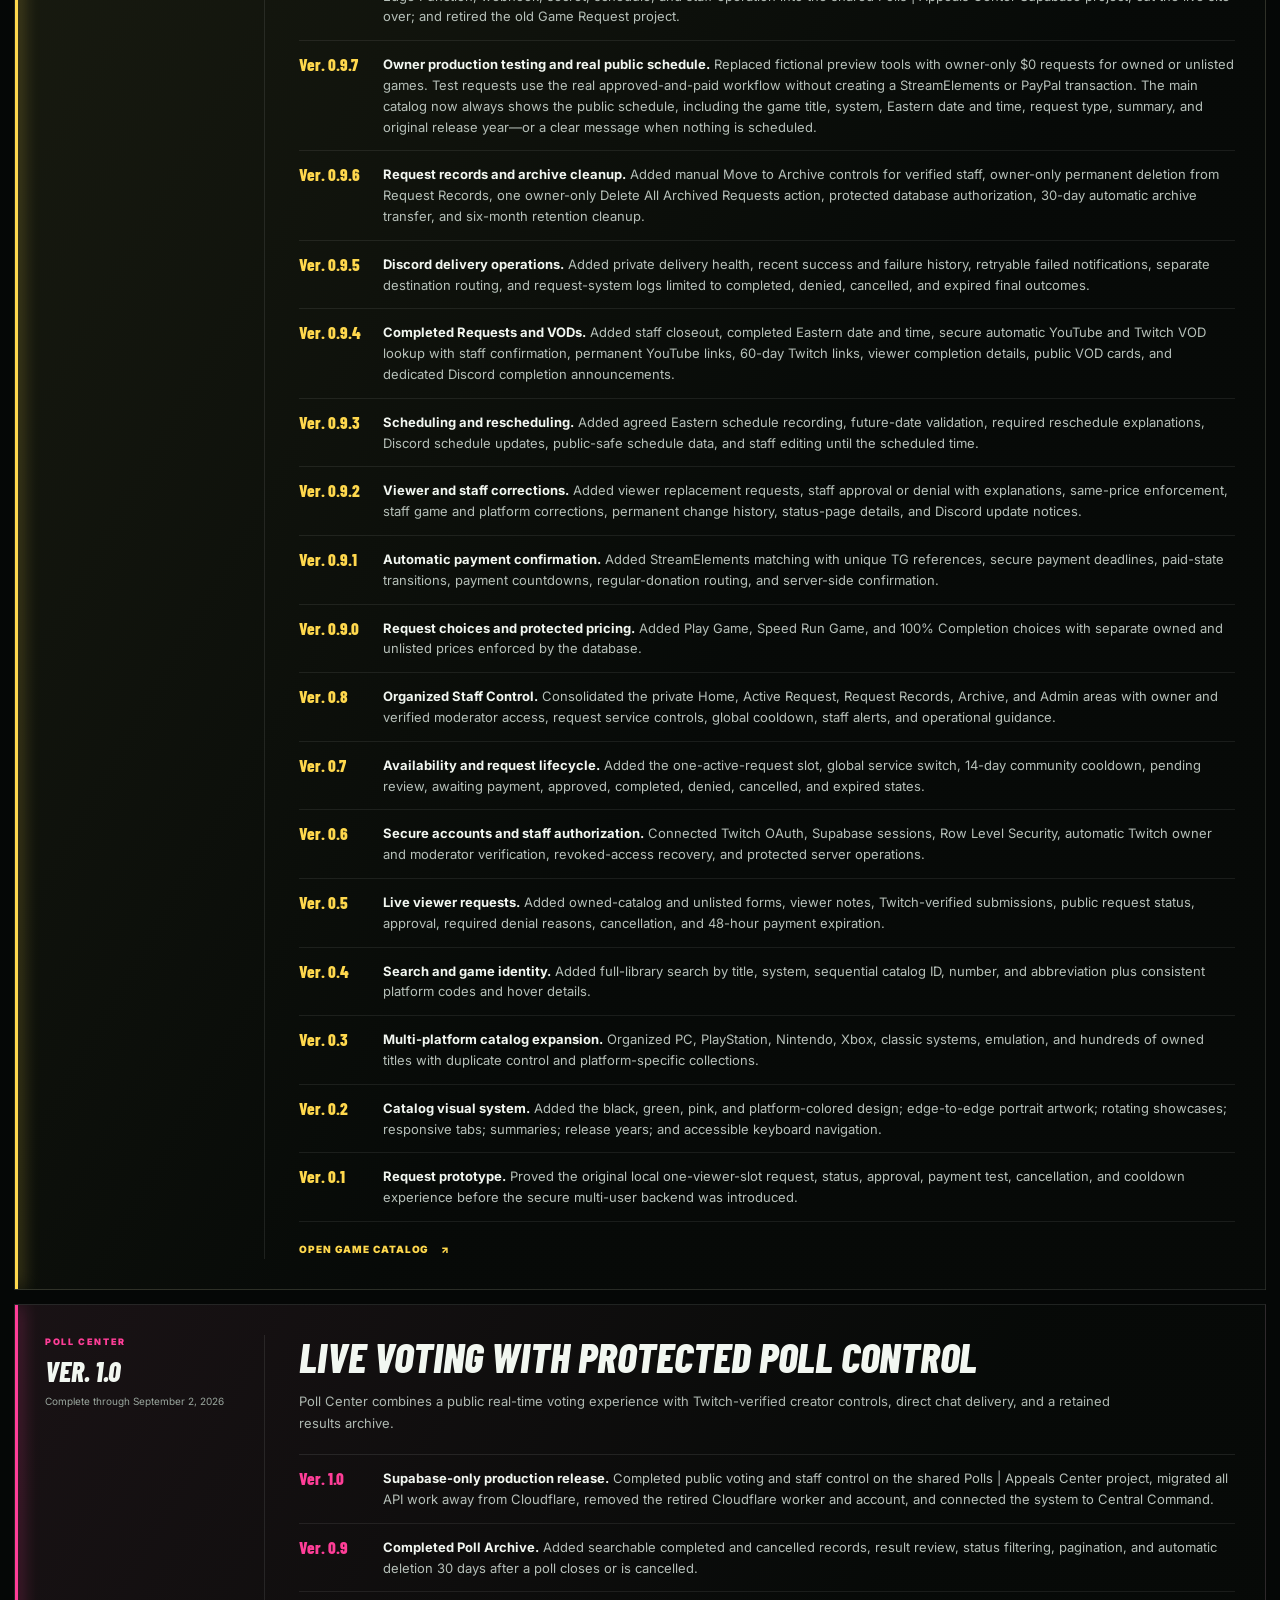
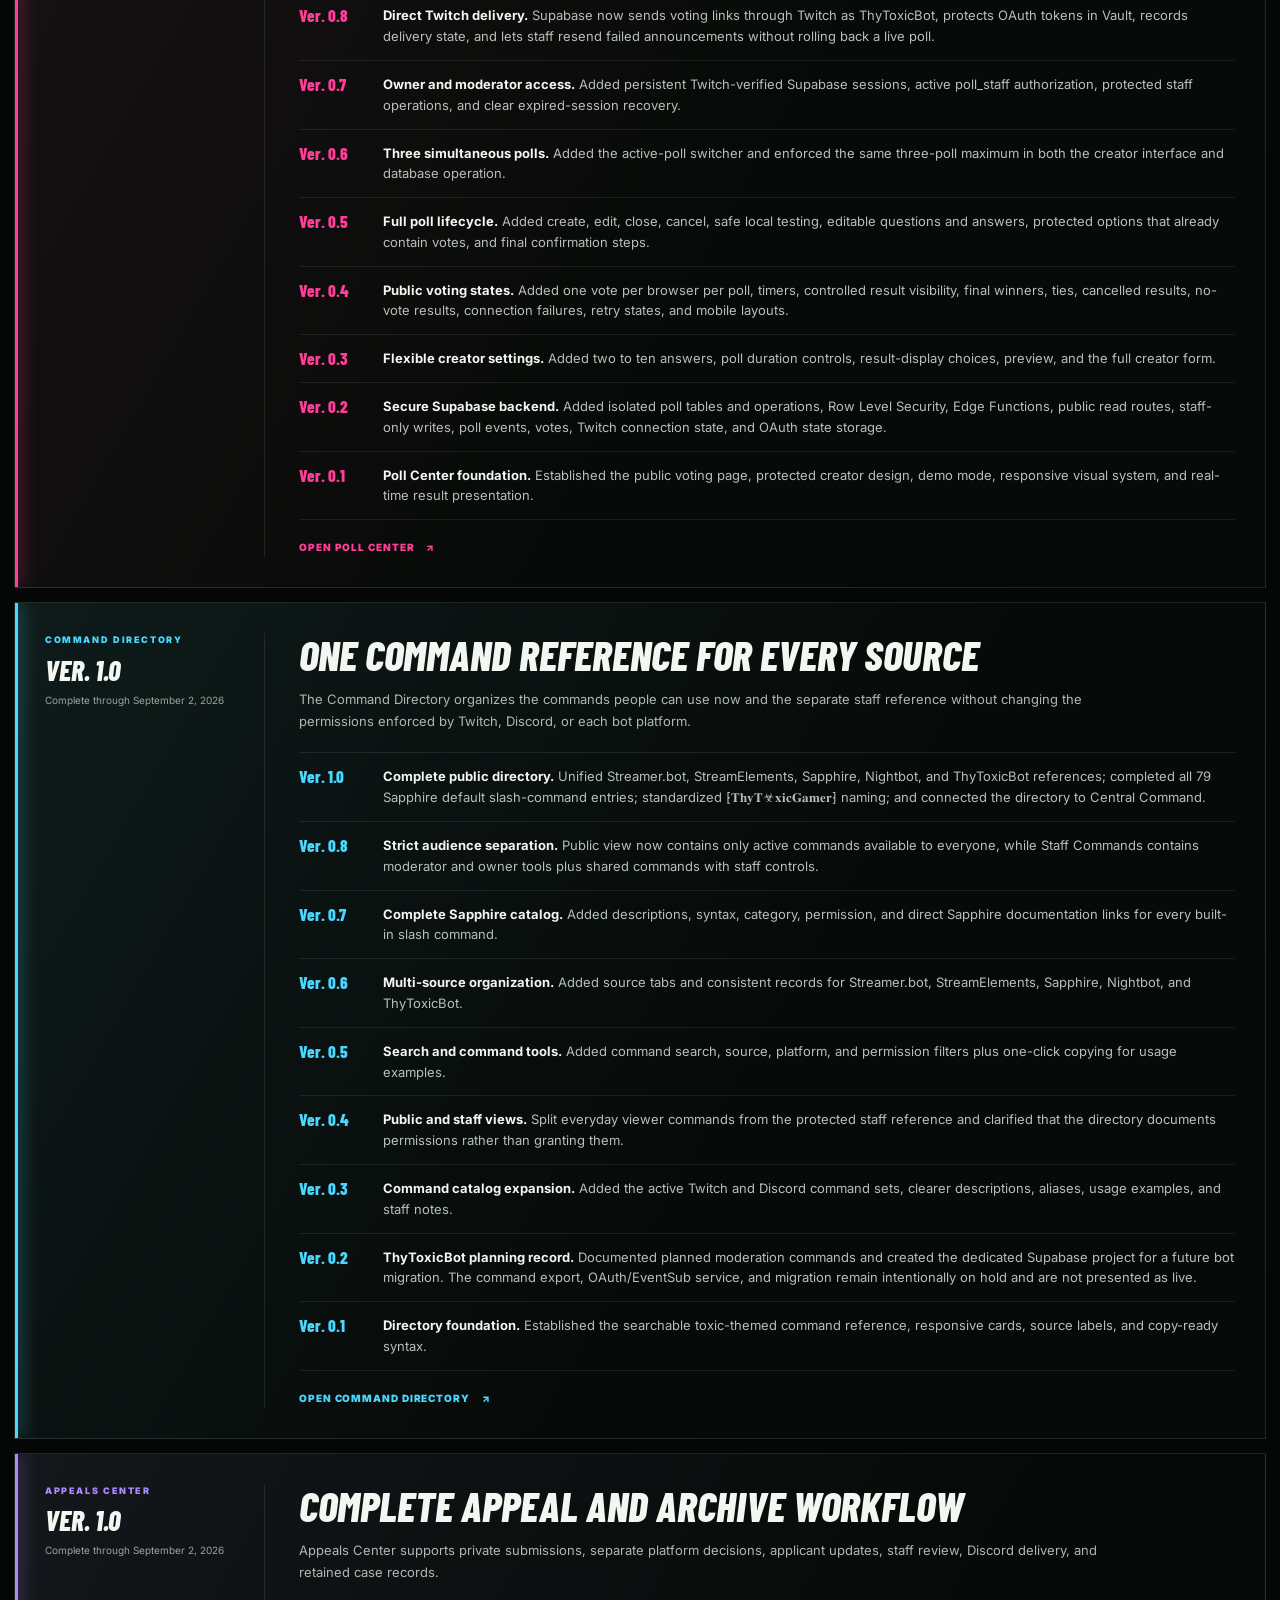
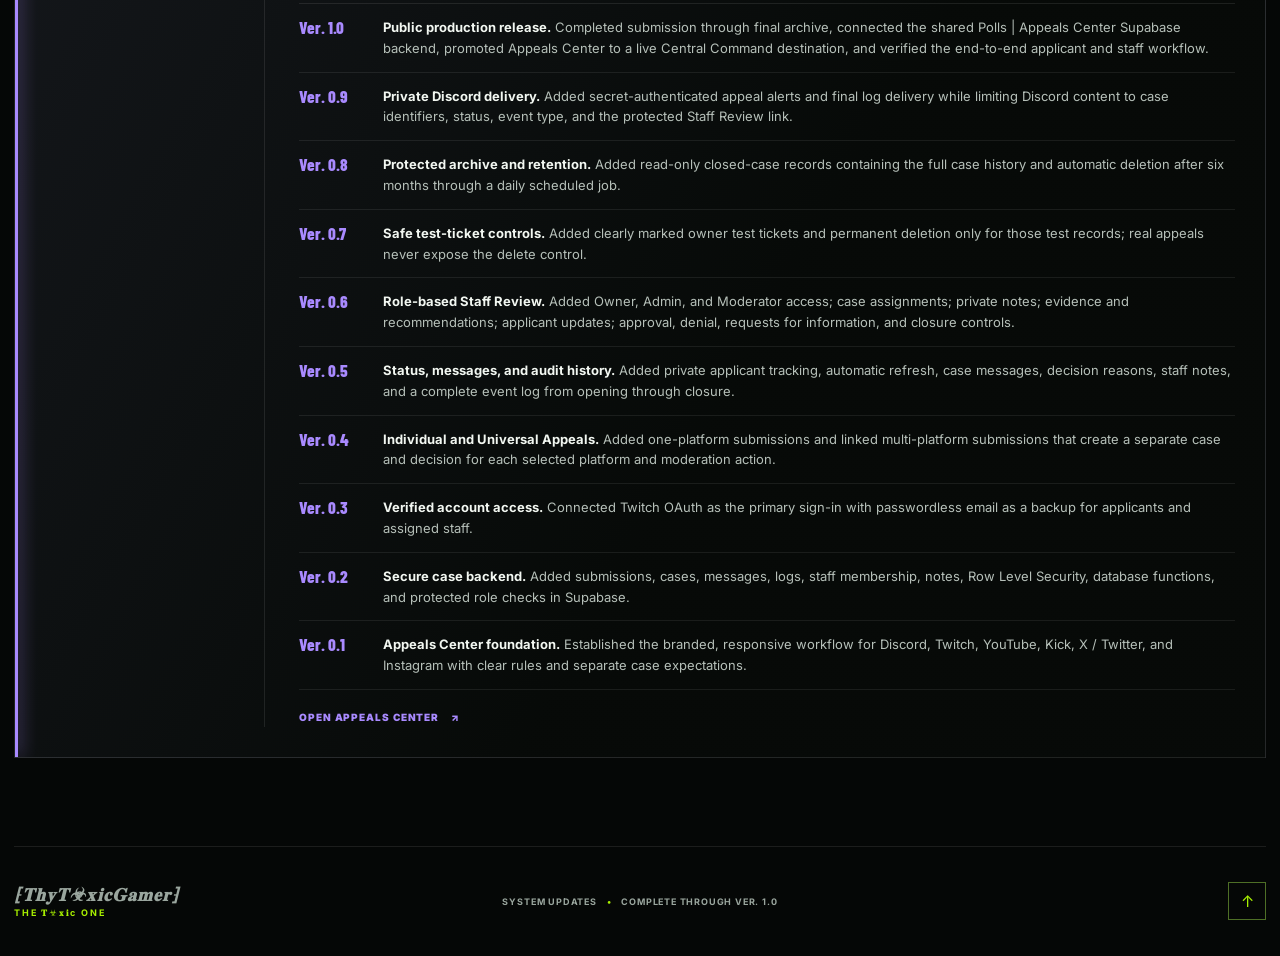
==== commit e65e003b: "Reorganize Game Catalog history through Ver. 1.0 Updated the Game Catalog section to include records" ====
--- a/updates.html
+++ b/updates.html
@@ -98,19 +98,26 @@
               <time datetime="2026-09-02">Complete through September 2, 2026</time>
             </div>
             <div class="update-copy">
-              <h3>Catalog, requests, schedules, and VODs</h3>
-              <p>The Game Catalog now covers the full viewer journey: find a game, submit a request, follow staff and payment decisions, see the schedule, and return to the completed stream.</p>
-              <ol class="release-list">
-                <li><b>Ver. 1.0</b><span><strong>Production release and backend consolidation.</strong> Validated the complete 623-game catalog; added secure automatic YouTube and Twitch VOD lookup with staff confirmation; moved all Game Request tables, records, Edge Functions, webhooks, secrets, and schedules into the shared Polls | Appeals Center Supabase project; cut the live site over; and retired the old Game Request project.</span></li>
-                <li><b>Ver. 0.9</b><span><strong>Completed Requests &amp; VODs.</strong> Added staff closeout, completed Eastern date and time, permanent YouTube links, 60-day Twitch links, viewer completion details, public VOD cards, and dedicated Discord announcements.</span></li>
-                <li><b>Ver. 0.8</b><span><strong>Organized Staff Administration.</strong> Consolidated request service controls, global cooldown, schedule preview, Discord delivery health, recent records, and the dedicated archive; added privacy documentation and automatic pre-publish secret validation.</span></li>
-                <li><b>Ver. 0.7</b><span><strong>Public and staff schedule previews.</strong> Added a privacy-safe public Next Viewer Request panel plus a fictional staff preview that expires automatically and changes no real requests, payments, schedules, cooldowns, or notifications.</span></li>
-                <li><b>Ver. 0.6</b><span><strong>Viewer and staff corrections.</strong> Added viewer game-change requests, staff approval or denial with explanations, locked price and request types, permanent change history, status-page details, and Discord update notices.</span></li>
-                <li><b>Ver. 0.5</b><span><strong>Payment and request controls.</strong> Added StreamElements payment matching with unique TG references, catalog and unlisted pricing tiers, paid-state labels, regular-donation Discord notices, the global service switch, and the 14-day community cooldown.</span></li>
-                <li><b>Ver. 0.4</b><span><strong>Secure live request workflow.</strong> Connected Twitch sign-in, Supabase records, owner and moderator verification, approval, required denial reasons, cancellation, 48-hour awaiting-payment expiration, live viewer status, 30-day archive transfer, and six-month archive retention.</span></li>
-                <li><b>Ver. 0.3</b><span><strong>Staff review and Discord routing.</strong> Added protected Staff Control, pending and awaiting-payment queues, scheduling and rescheduling announcements, request-system delivery logs, and safe Discord health tests.</span></li>
-                <li><b>Ver. 0.2</b><span><strong>Catalog foundation.</strong> Built the multi-platform dashboard, search and sequential IDs, platform tabs, rotating showcases, responsive libraries, unified hover details, portrait artwork, unlisted requests, and expanded platform collections.</span></li>
-                <li><b>Ver. 0.1</b><span><strong>Request prototype.</strong> Proved the original one-viewer-slot request, status, approval, payment-test, cancellation, and cooldown experience in local browser storage before the secure multi-user backend was introduced.</span></li>
+              <h3>Catalog, requests, schedules, records, and VODs</h3>
+              <p>The Game Catalog now covers the complete viewer journey and the complete staff operation: discover a game, submit or test a request, confirm payment, publish the schedule, finish the stream, preserve the VOD, and manage records through final archive cleanup.</p>
+              <ol class="release-list">
+                <li><b>Ver. 1.0</b><span><strong>Production release and backend consolidation.</strong> Validated the complete 623-game catalog; moved every Game Request table, record, Edge Function, webhook, secret, schedule, and staff operation into the shared Polls | Appeals Center Supabase project; cut the live site over; and retired the old Game Request project.</span></li>
+                <li><b>Ver. 0.9.7</b><span><strong>Owner production testing and real public schedule.</strong> Replaced fictional preview tools with owner-only $0 requests for owned or unlisted games. Test requests use the real approved-and-paid workflow without creating a StreamElements or PayPal transaction. The main catalog now always shows the public schedule, including the game title, system, Eastern date and time, request type, summary, and original release year—or a clear message when nothing is scheduled.</span></li>
+                <li><b>Ver. 0.9.6</b><span><strong>Request records and archive cleanup.</strong> Added manual Move to Archive controls for verified staff, owner-only permanent deletion from Request Records, one owner-only Delete All Archived Requests action, protected database authorization, 30-day automatic archive transfer, and six-month retention cleanup.</span></li>
+                <li><b>Ver. 0.9.5</b><span><strong>Discord delivery operations.</strong> Added private delivery health, recent success and failure history, retryable failed notifications, separate destination routing, and request-system logs limited to completed, denied, cancelled, and expired final outcomes.</span></li>
+                <li><b>Ver. 0.9.4</b><span><strong>Completed Requests and VODs.</strong> Added staff closeout, completed Eastern date and time, secure automatic YouTube and Twitch VOD lookup with staff confirmation, permanent YouTube links, 60-day Twitch links, viewer completion details, public VOD cards, and dedicated Discord completion announcements.</span></li>
+                <li><b>Ver. 0.9.3</b><span><strong>Scheduling and rescheduling.</strong> Added agreed Eastern schedule recording, future-date validation, required reschedule explanations, Discord schedule updates, public-safe schedule data, and staff editing until the scheduled time.</span></li>
+                <li><b>Ver. 0.9.2</b><span><strong>Viewer and staff corrections.</strong> Added viewer replacement requests, staff approval or denial with explanations, same-price enforcement, staff game and platform corrections, permanent change history, status-page details, and Discord update notices.</span></li>
+                <li><b>Ver. 0.9.1</b><span><strong>Automatic payment confirmation.</strong> Added StreamElements matching with unique TG references, secure payment deadlines, paid-state transitions, payment countdowns, regular-donation routing, and server-side confirmation.</span></li>
+                <li><b>Ver. 0.9.0</b><span><strong>Request choices and protected pricing.</strong> Added Play Game, Speed Run Game, and 100% Completion choices with separate owned and unlisted prices enforced by the database.</span></li>
+                <li><b>Ver. 0.8</b><span><strong>Organized Staff Control.</strong> Consolidated the private Home, Active Request, Request Records, Archive, and Admin areas with owner and verified moderator access, request service controls, global cooldown, staff alerts, and operational guidance.</span></li>
+                <li><b>Ver. 0.7</b><span><strong>Availability and request lifecycle.</strong> Added the one-active-request slot, global service switch, 14-day community cooldown, pending review, awaiting payment, approved, completed, denied, cancelled, and expired states.</span></li>
+                <li><b>Ver. 0.6</b><span><strong>Secure accounts and staff authorization.</strong> Connected Twitch OAuth, Supabase sessions, Row Level Security, automatic Twitch owner and moderator verification, revoked-access recovery, and protected server operations.</span></li>
+                <li><b>Ver. 0.5</b><span><strong>Live viewer requests.</strong> Added owned-catalog and unlisted forms, viewer notes, Twitch-verified submissions, public request status, approval, required denial reasons, cancellation, and 48-hour payment expiration.</span></li>
+                <li><b>Ver. 0.4</b><span><strong>Search and game identity.</strong> Added full-library search by title, system, sequential catalog ID, number, and abbreviation plus consistent platform codes and hover details.</span></li>
+                <li><b>Ver. 0.3</b><span><strong>Multi-platform catalog expansion.</strong> Organized PC, PlayStation, Nintendo, Xbox, classic systems, emulation, and hundreds of owned titles with duplicate control and platform-specific collections.</span></li>
+                <li><b>Ver. 0.2</b><span><strong>Catalog visual system.</strong> Added the black, green, pink, and platform-colored design; edge-to-edge portrait artwork; rotating showcases; responsive tabs; summaries; release years; and accessible keyboard navigation.</span></li>
+                <li><b>Ver. 0.1</b><span><strong>Request prototype.</strong> Proved the original local one-viewer-slot request, status, approval, payment test, cancellation, and cooldown experience before the secure multi-user backend was introduced.</span></li>
               </ol>
               <a href="https://thy-toxic-gamer.github.io/Games/">Open Game Catalog <span aria-hidden="true">↗</span></a>
             </div>
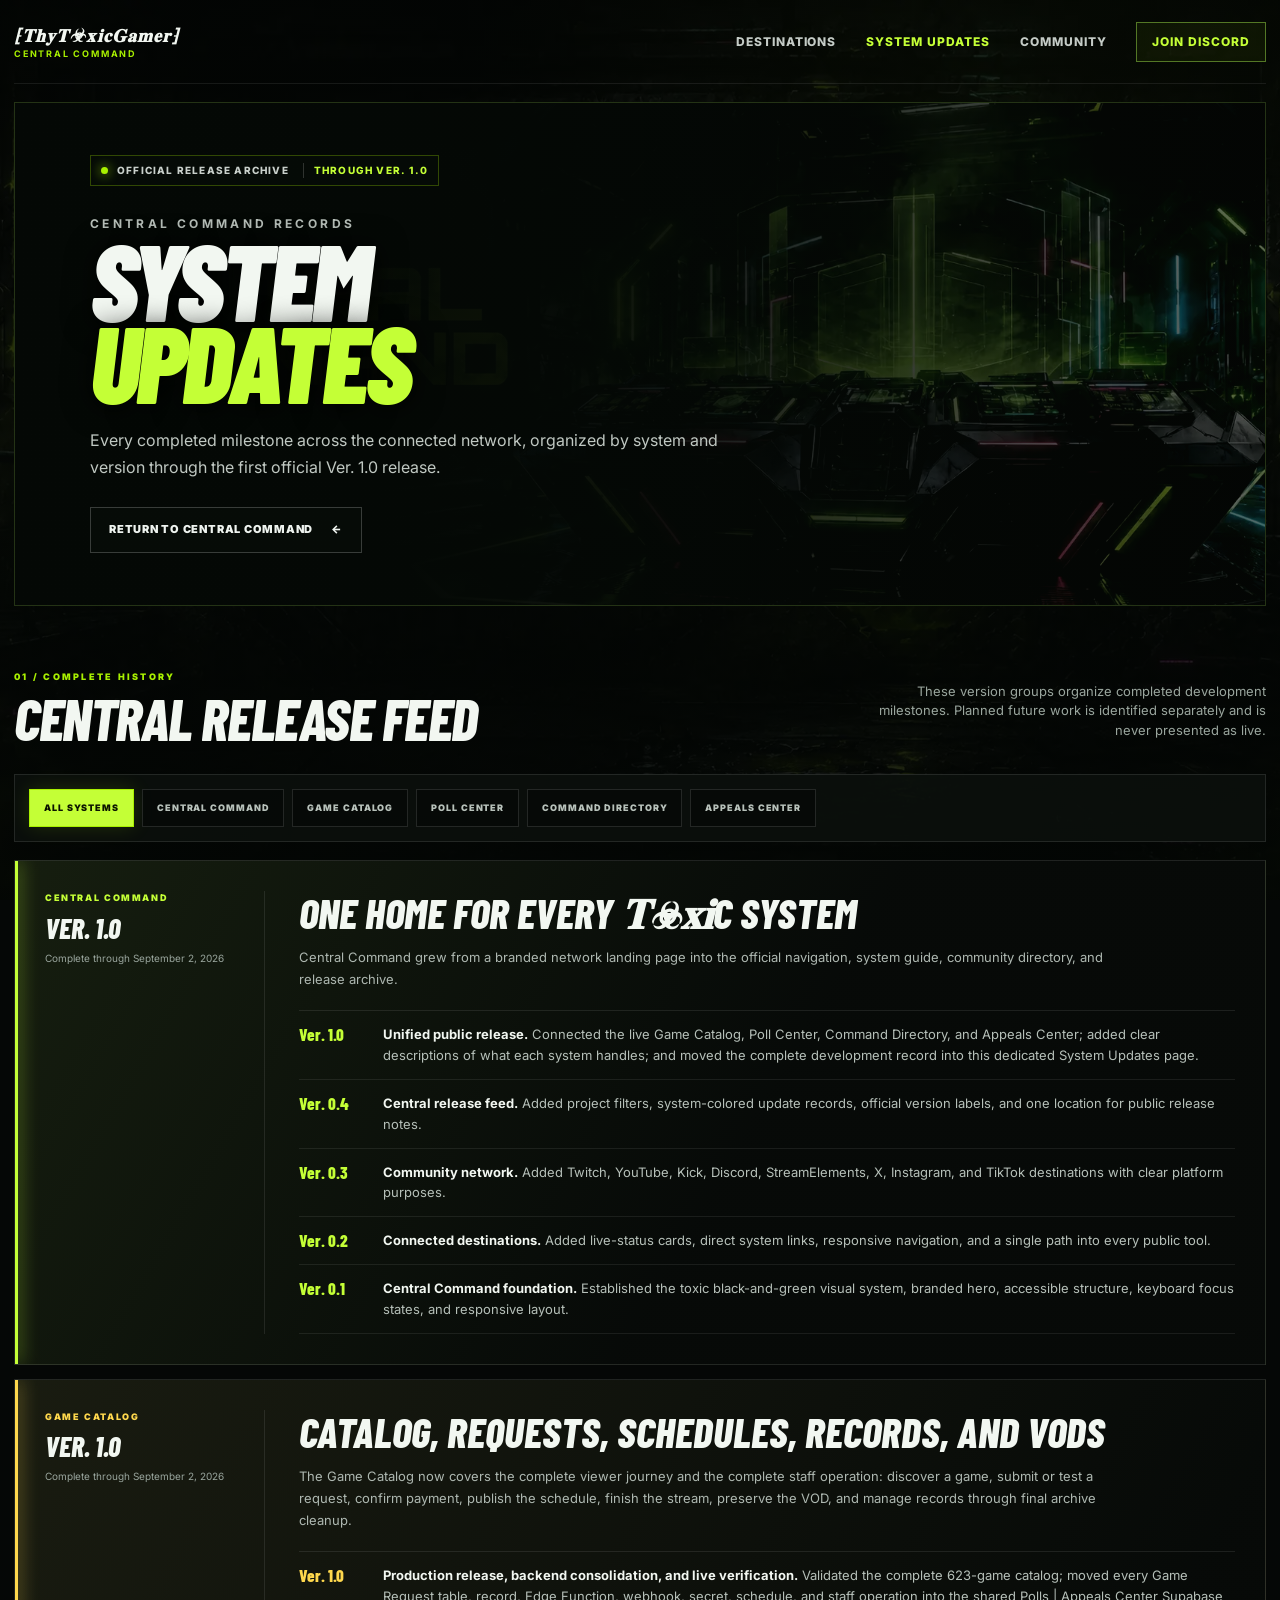
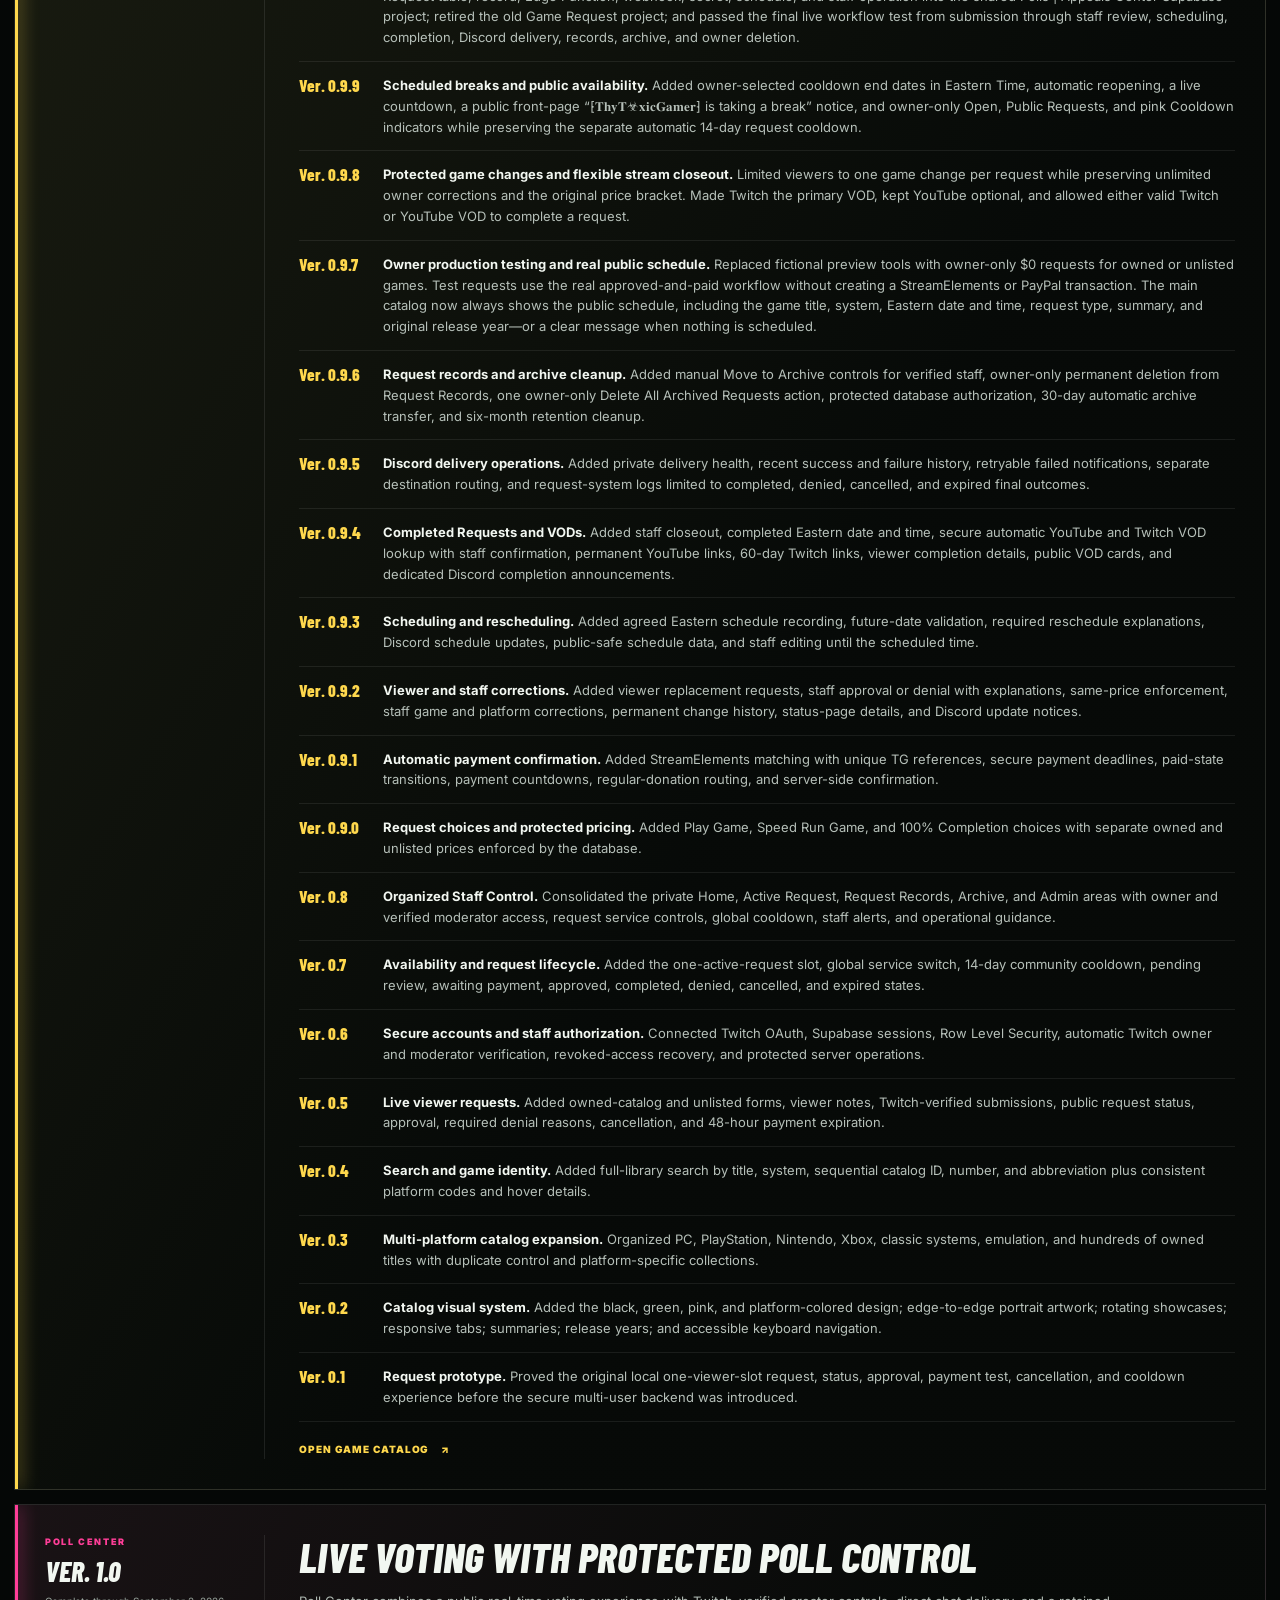
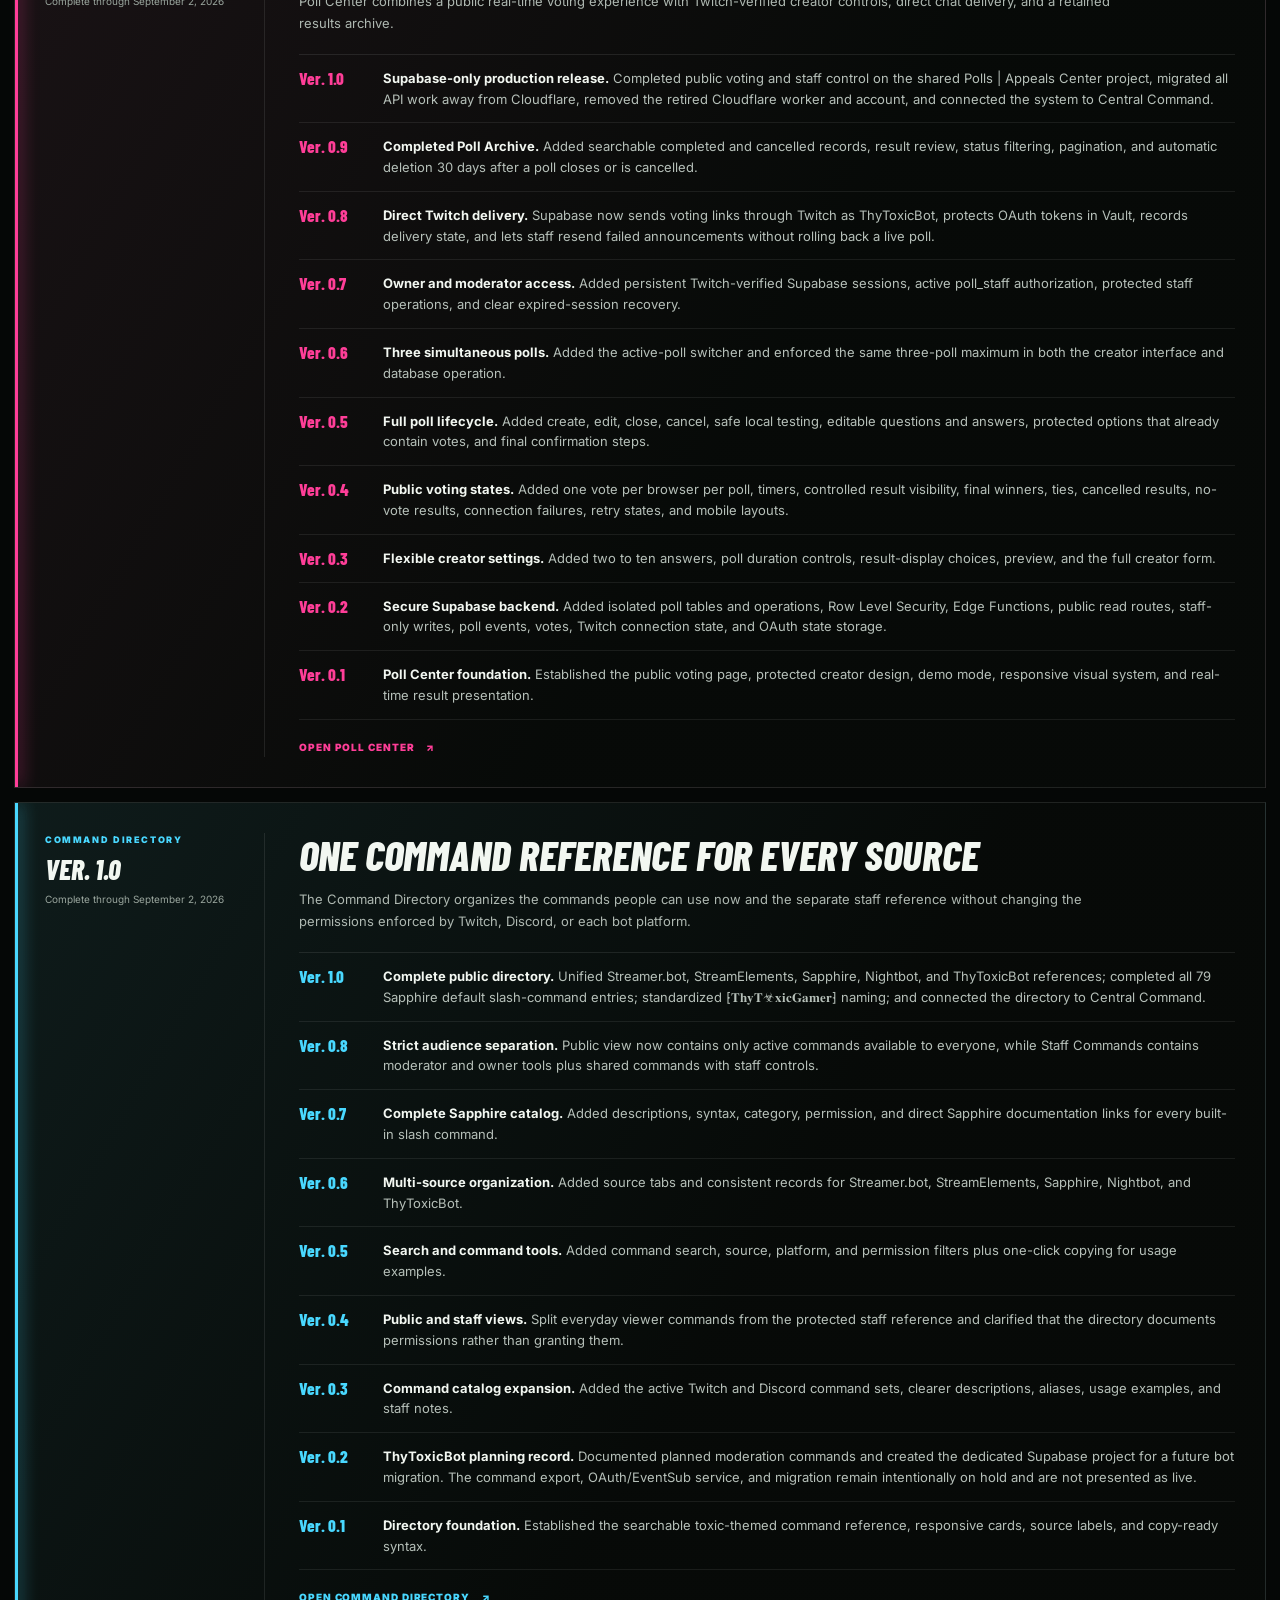
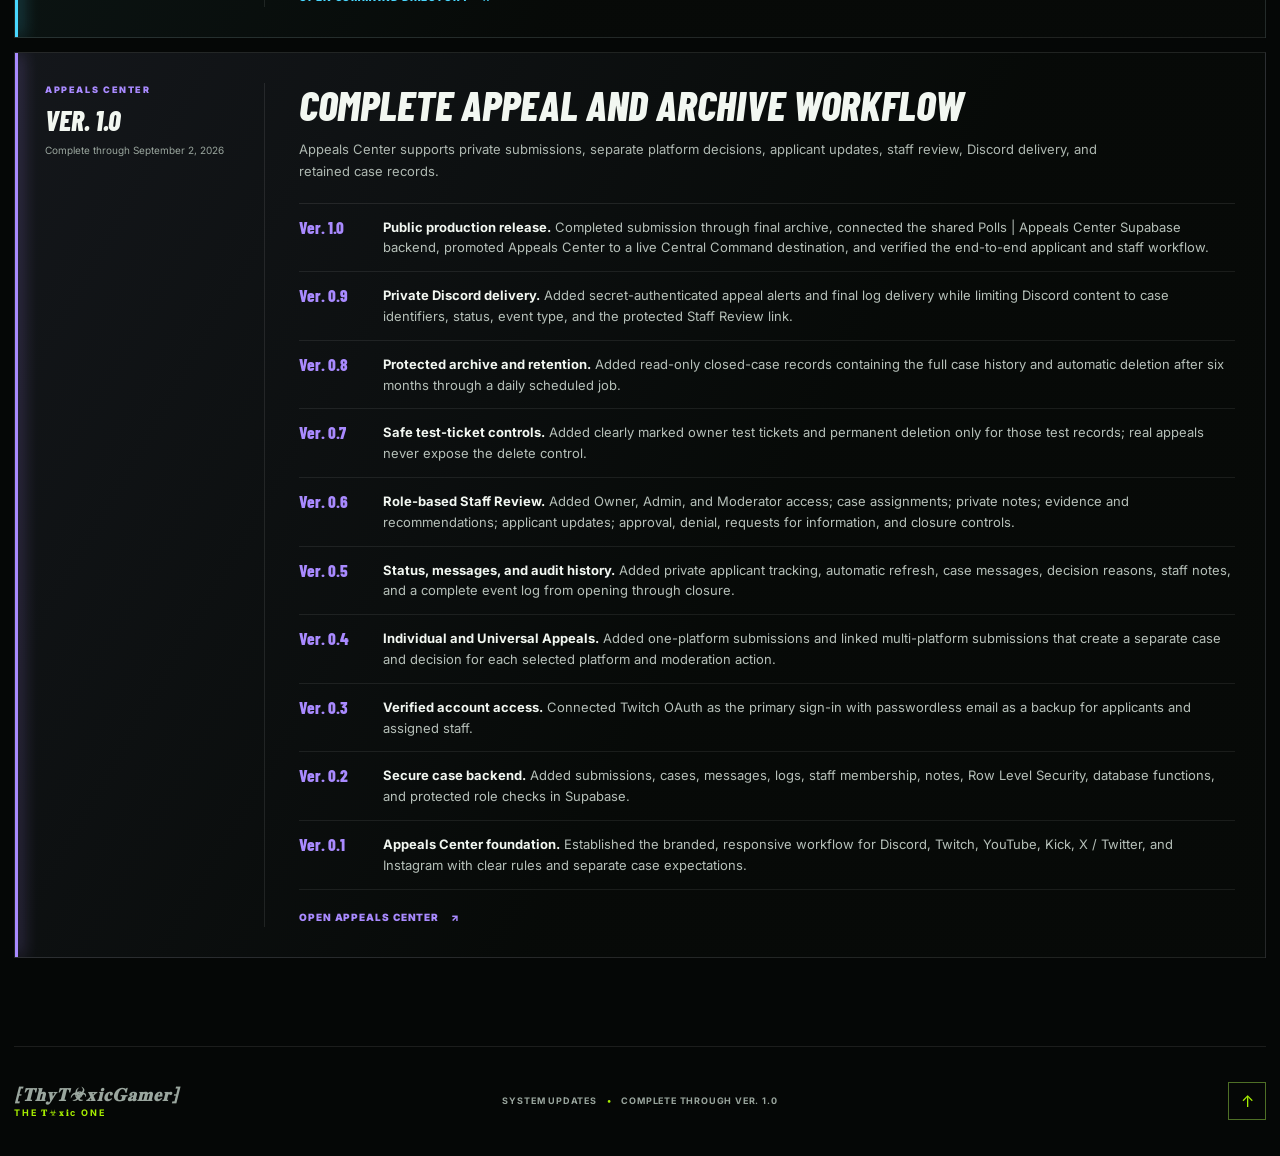
==== commit efce66fc: "Complete Game Catalog Ver. 1.0 history Record scheduled breaks, protected game changes, flexible VOD" ====
--- a/updates.html
+++ b/updates.html
@@ -101,7 +101,9 @@
               <h3>Catalog, requests, schedules, records, and VODs</h3>
               <p>The Game Catalog now covers the complete viewer journey and the complete staff operation: discover a game, submit or test a request, confirm payment, publish the schedule, finish the stream, preserve the VOD, and manage records through final archive cleanup.</p>
               <ol class="release-list">
-                <li><b>Ver. 1.0</b><span><strong>Production release and backend consolidation.</strong> Validated the complete 623-game catalog; moved every Game Request table, record, Edge Function, webhook, secret, schedule, and staff operation into the shared Polls | Appeals Center Supabase project; cut the live site over; and retired the old Game Request project.</span></li>
+                <li><b>Ver. 1.0</b><span><strong>Production release, backend consolidation, and live verification.</strong> Validated the complete 623-game catalog; moved every Game Request table, record, Edge Function, webhook, secret, schedule, and staff operation into the shared Polls | Appeals Center Supabase project; retired the old Game Request project; and passed the final live workflow test from submission through staff review, scheduling, completion, Discord delivery, records, archive, and owner deletion.</span></li>
+                <li><b>Ver. 0.9.9</b><span><strong>Scheduled breaks and public availability.</strong> Added owner-selected cooldown end dates in Eastern Time, automatic reopening, a live countdown, a public front-page “⁅𝐓𝐡𝐲𝐓☣︎𝐱𝐢𝐜𝐆𝐚𝐦𝐞𝐫⁆ is taking a break” notice, and owner-only Open, Public Requests, and pink Cooldown indicators while preserving the separate automatic 14-day request cooldown.</span></li>
+                <li><b>Ver. 0.9.8</b><span><strong>Protected game changes and flexible stream closeout.</strong> Limited viewers to one game change per request while preserving unlimited owner corrections and the original price bracket. Made Twitch the primary VOD, kept YouTube optional, and allowed either valid Twitch or YouTube VOD to complete a request.</span></li>
                 <li><b>Ver. 0.9.7</b><span><strong>Owner production testing and real public schedule.</strong> Replaced fictional preview tools with owner-only $0 requests for owned or unlisted games. Test requests use the real approved-and-paid workflow without creating a StreamElements or PayPal transaction. The main catalog now always shows the public schedule, including the game title, system, Eastern date and time, request type, summary, and original release year—or a clear message when nothing is scheduled.</span></li>
                 <li><b>Ver. 0.9.6</b><span><strong>Request records and archive cleanup.</strong> Added manual Move to Archive controls for verified staff, owner-only permanent deletion from Request Records, one owner-only Delete All Archived Requests action, protected database authorization, 30-day automatic archive transfer, and six-month retention cleanup.</span></li>
                 <li><b>Ver. 0.9.5</b><span><strong>Discord delivery operations.</strong> Added private delivery health, recent success and failure history, retryable failed notifications, separate destination routing, and request-system logs limited to completed, denied, cancelled, and expired final outcomes.</span></li>
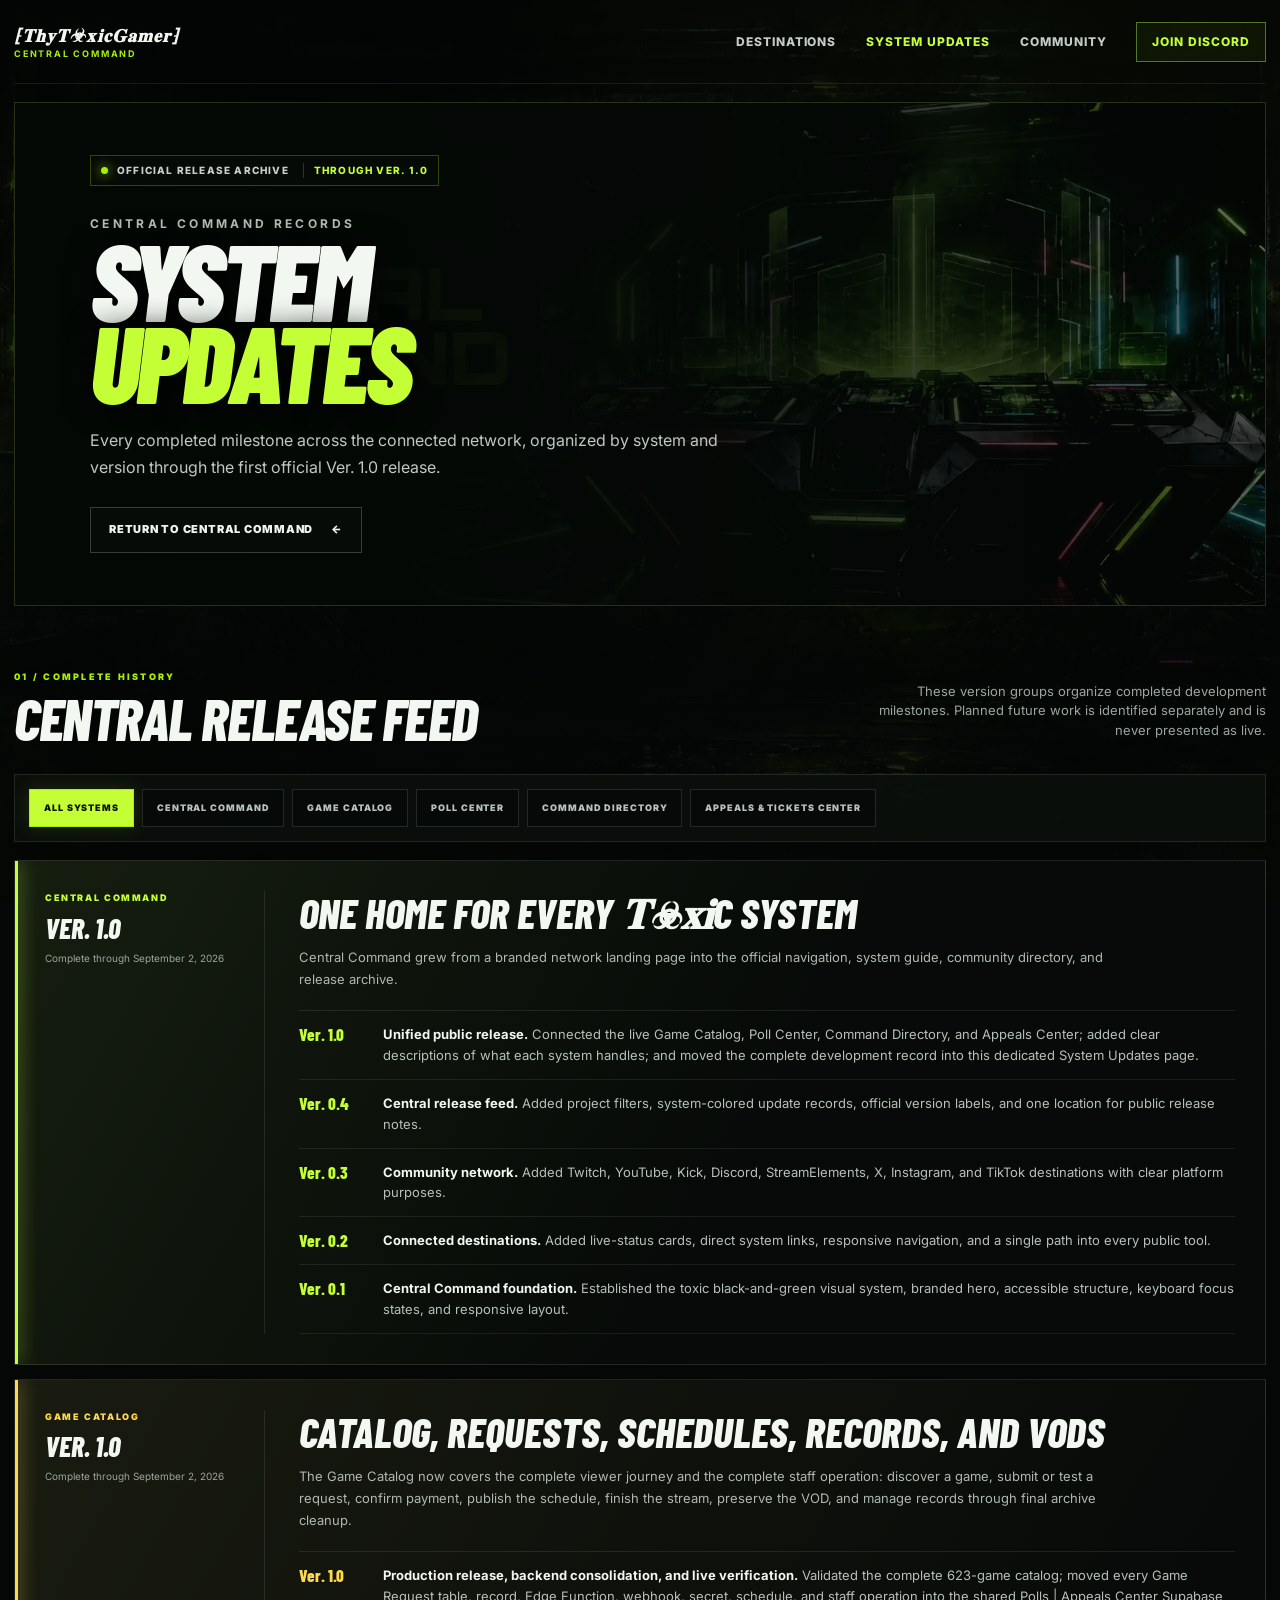
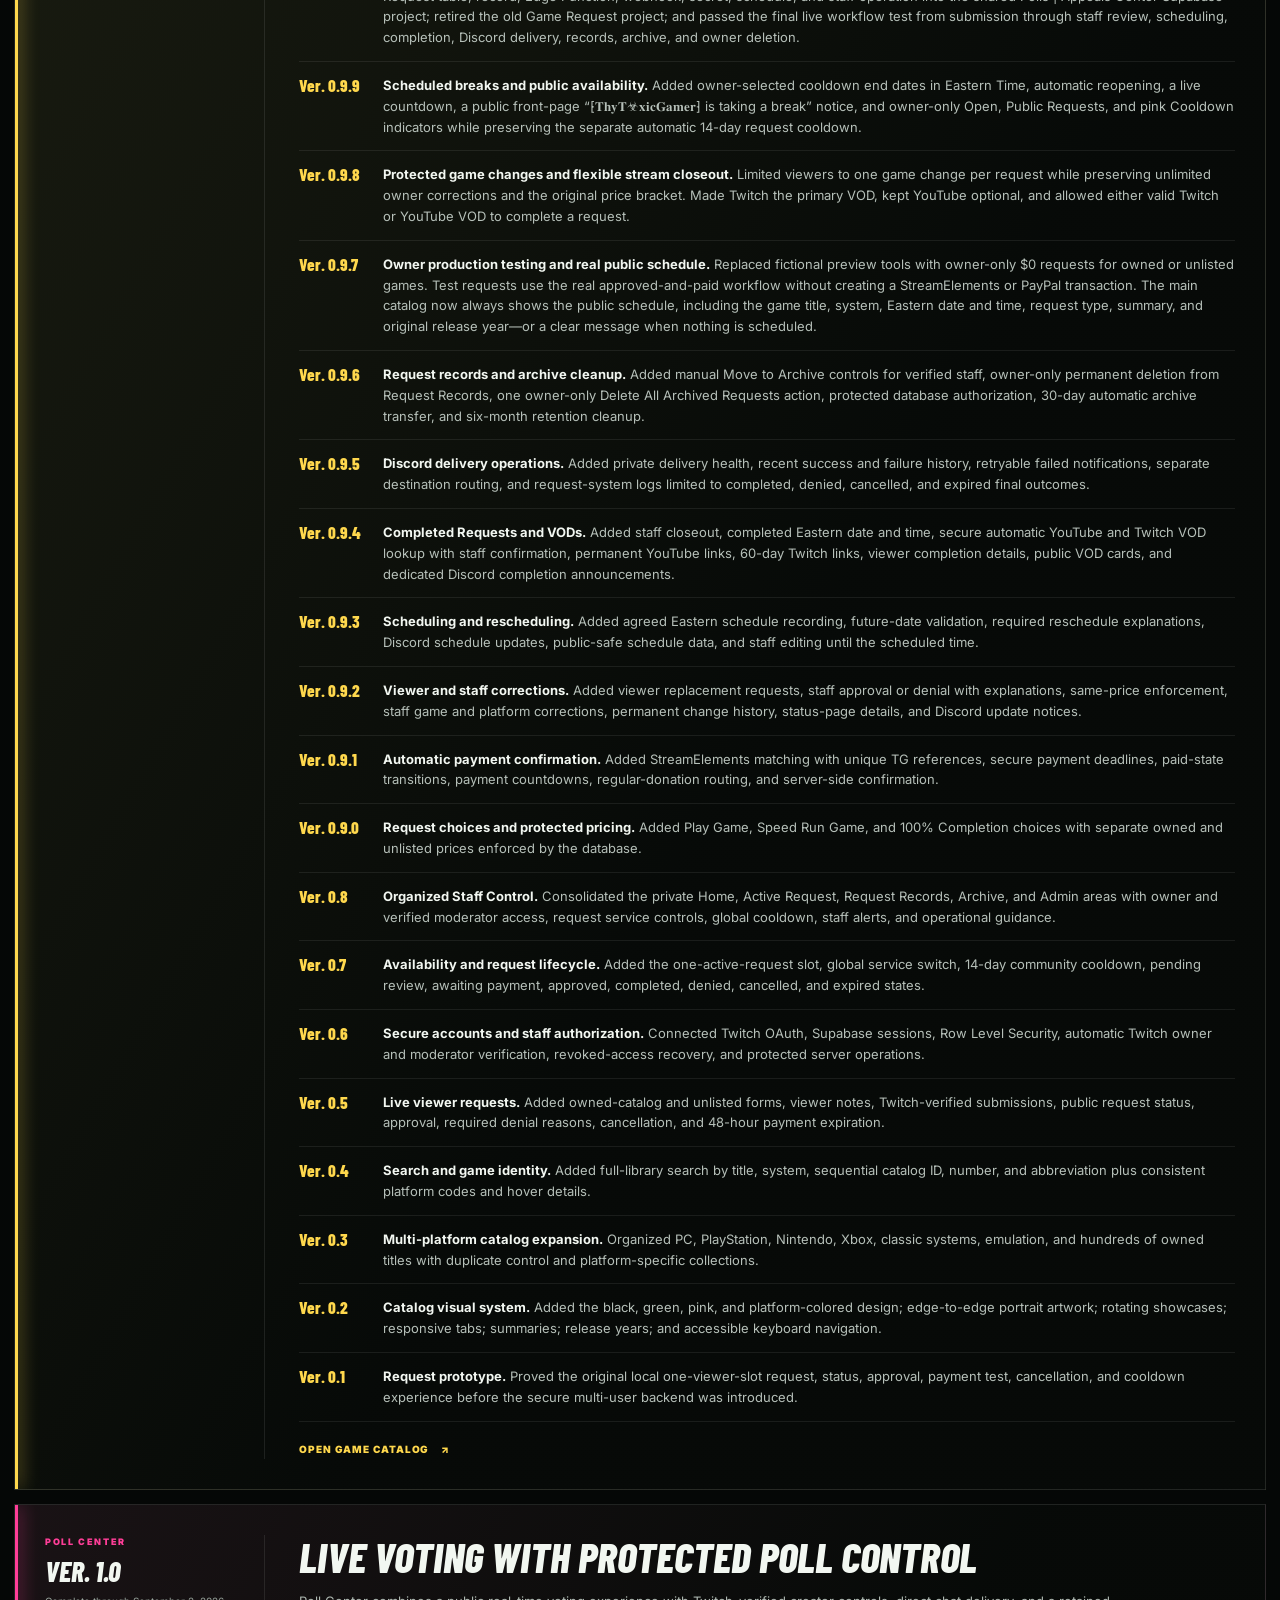
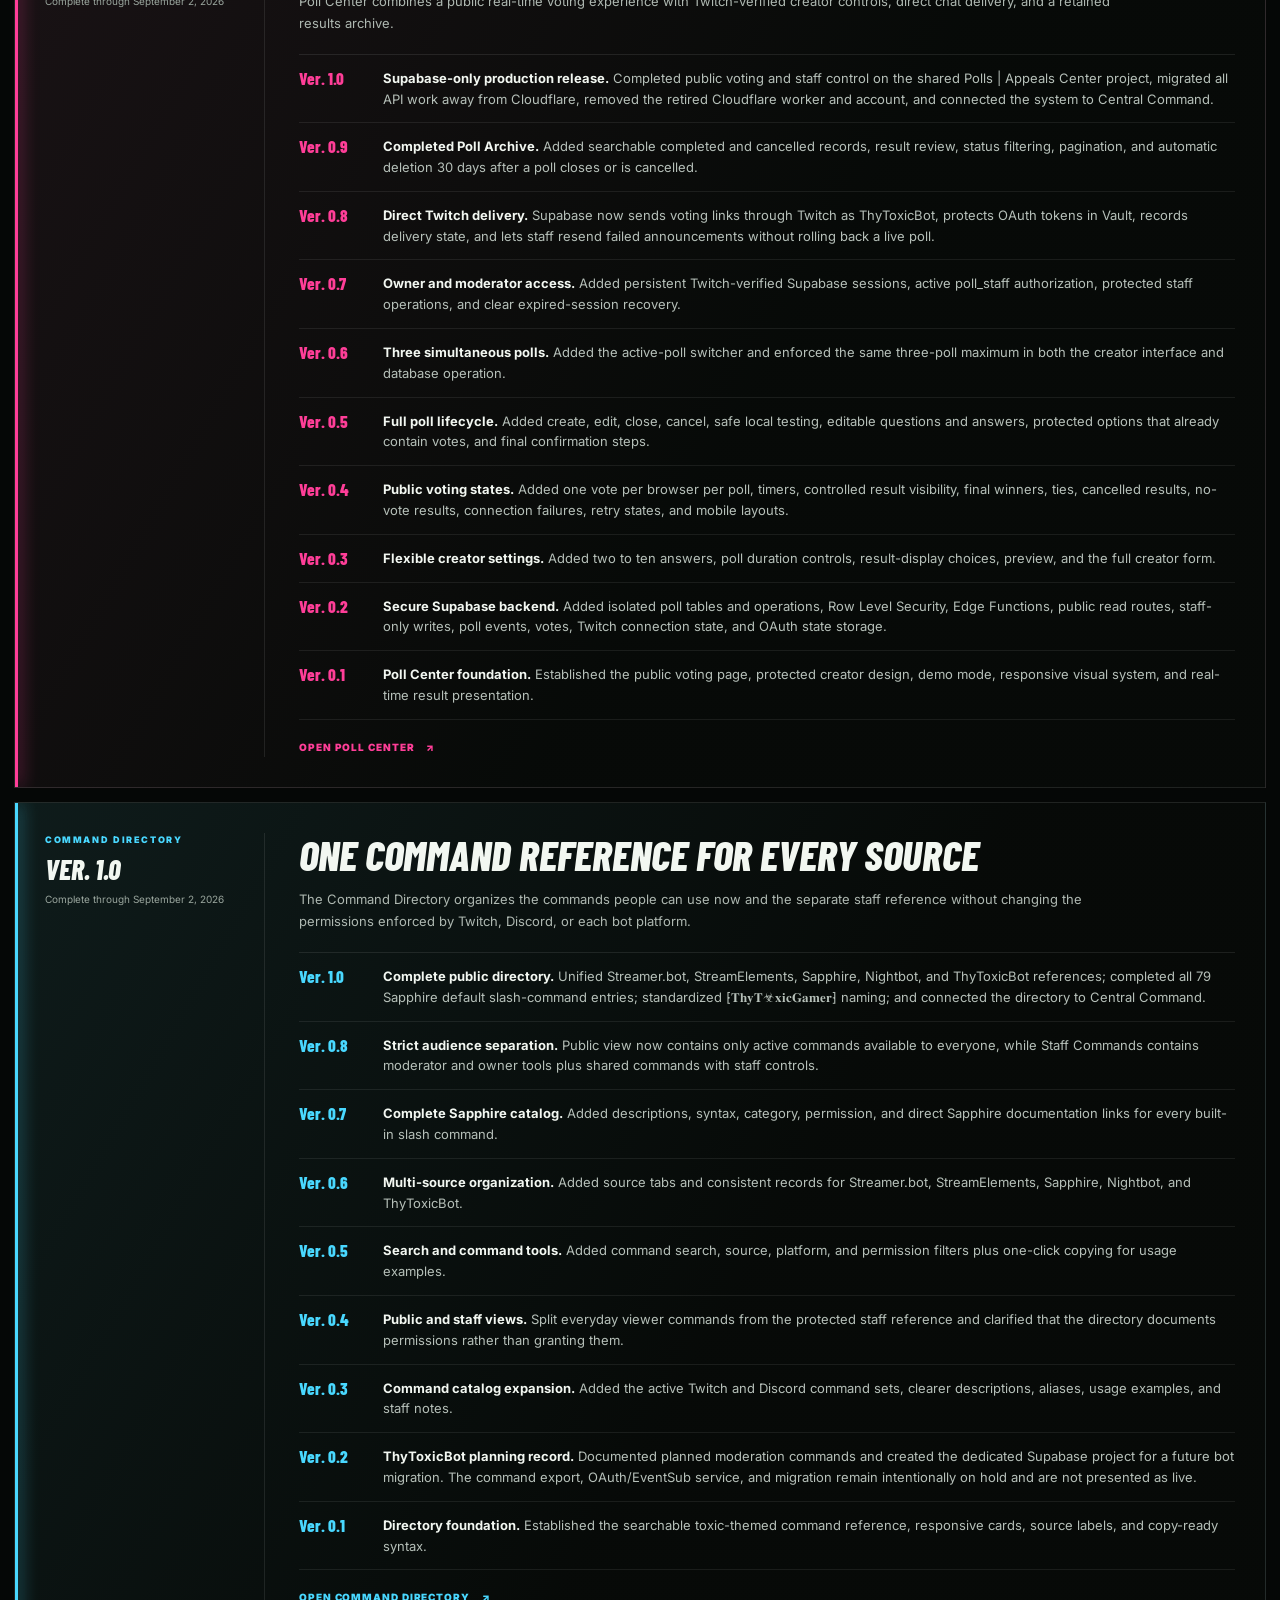
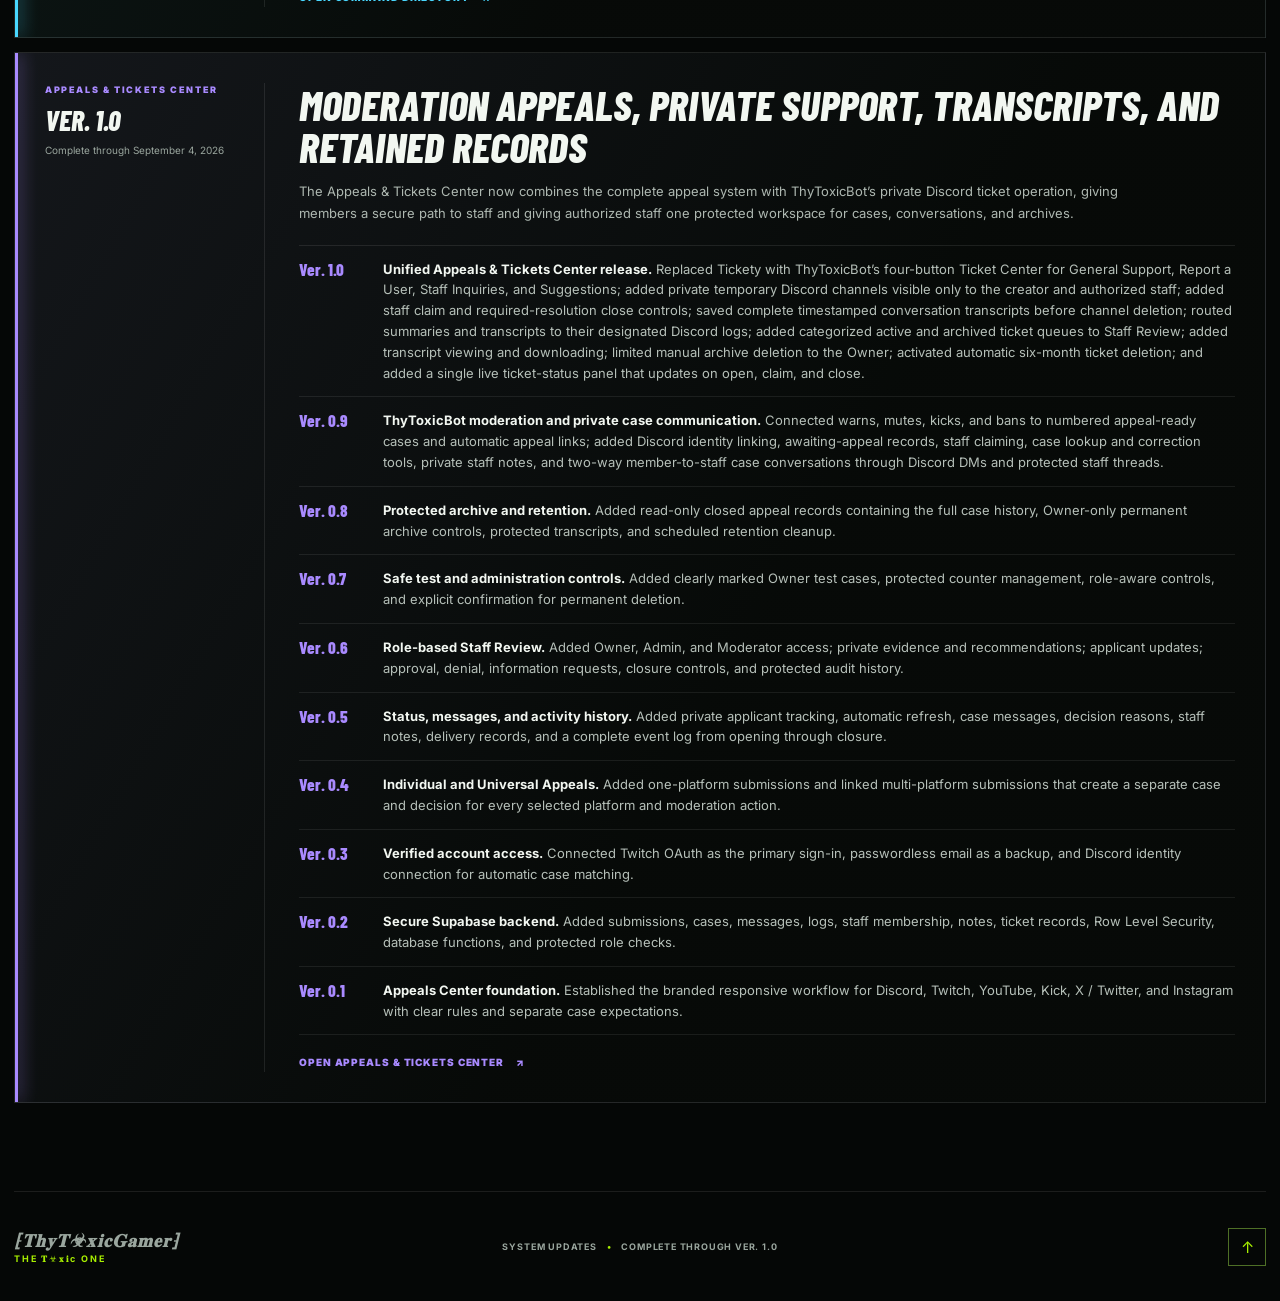
==== commit c60e6270: "Add complete Appeals and Tickets Center Ver 1.0 history" ====
--- a/updates.html
+++ b/updates.html
@@ -4,7 +4,7 @@
   <meta charset="utf-8">
   <meta name="viewport" content="width=device-width, initial-scale=1">
   <meta name="theme-color" content="#070a08">
-  <meta name="description" content="The complete ⁅𝐓𝐡𝐲𝐓☣︎𝐱𝐢𝐜𝐆𝐚𝐦𝐞𝐫⁆ system update history through Ver. 1.0 for Central Command, Game Catalog, Poll Center, Command Directory, and Appeals Center.">
+  <meta name="description" content="The complete ⁅𝐓𝐡𝐲𝐓☣︎𝐱𝐢𝐜𝐆𝐚𝐦𝐞𝐫⁆ system update history through Ver. 1.0 for Central Command, Game Catalog, Poll Center, Command Directory, and Appeals &amp; Tickets Center.">
   <meta property="og:title" content="System Updates | ⁅𝐓𝐡𝐲𝐓☣︎𝐱𝐢𝐜𝐆𝐚𝐦𝐞𝐫⁆ Central Command">
   <meta property="og:description" content="Every completed system milestone through Ver. 1.0.">
   <meta property="og:type" content="website">
@@ -68,7 +68,7 @@
           <button class="update-filter" type="button" data-update-filter="games" aria-pressed="false">Game Catalog</button>
           <button class="update-filter" type="button" data-update-filter="polls" aria-pressed="false">Poll Center</button>
           <button class="update-filter" type="button" data-update-filter="commands" aria-pressed="false">Command Directory</button>
-          <button class="update-filter" type="button" data-update-filter="appeals" aria-pressed="false">Appeals Center</button>
+          <button class="update-filter" type="button" data-update-filter="appeals" aria-pressed="false">Appeals &amp; Tickets Center</button>
         </div>
 
         <div class="updates-feed" aria-live="polite">
@@ -176,26 +176,26 @@
 
           <article class="update-card appeals-update" data-update-project="appeals">
             <div class="update-meta">
-              <span>Appeals Center</span>
-              <strong>Ver. 1.0</strong>
-              <time datetime="2026-09-02">Complete through September 2, 2026</time>
-            </div>
-            <div class="update-copy">
-              <h3>Complete appeal and archive workflow</h3>
-              <p>Appeals Center supports private submissions, separate platform decisions, applicant updates, staff review, Discord delivery, and retained case records.</p>
-              <ol class="release-list">
-                <li><b>Ver. 1.0</b><span><strong>Public production release.</strong> Completed submission through final archive, connected the shared Polls | Appeals Center Supabase backend, promoted Appeals Center to a live Central Command destination, and verified the end-to-end applicant and staff workflow.</span></li>
-                <li><b>Ver. 0.9</b><span><strong>Private Discord delivery.</strong> Added secret-authenticated appeal alerts and final log delivery while limiting Discord content to case identifiers, status, event type, and the protected Staff Review link.</span></li>
-                <li><b>Ver. 0.8</b><span><strong>Protected archive and retention.</strong> Added read-only closed-case records containing the full case history and automatic deletion after six months through a daily scheduled job.</span></li>
-                <li><b>Ver. 0.7</b><span><strong>Safe test-ticket controls.</strong> Added clearly marked owner test tickets and permanent deletion only for those test records; real appeals never expose the delete control.</span></li>
-                <li><b>Ver. 0.6</b><span><strong>Role-based Staff Review.</strong> Added Owner, Admin, and Moderator access; case assignments; private notes; evidence and recommendations; applicant updates; approval, denial, requests for information, and closure controls.</span></li>
-                <li><b>Ver. 0.5</b><span><strong>Status, messages, and audit history.</strong> Added private applicant tracking, automatic refresh, case messages, decision reasons, staff notes, and a complete event log from opening through closure.</span></li>
-                <li><b>Ver. 0.4</b><span><strong>Individual and Universal Appeals.</strong> Added one-platform submissions and linked multi-platform submissions that create a separate case and decision for each selected platform and moderation action.</span></li>
-                <li><b>Ver. 0.3</b><span><strong>Verified account access.</strong> Connected Twitch OAuth as the primary sign-in with passwordless email as a backup for applicants and assigned staff.</span></li>
-                <li><b>Ver. 0.2</b><span><strong>Secure case backend.</strong> Added submissions, cases, messages, logs, staff membership, notes, Row Level Security, database functions, and protected role checks in Supabase.</span></li>
-                <li><b>Ver. 0.1</b><span><strong>Appeals Center foundation.</strong> Established the branded, responsive workflow for Discord, Twitch, YouTube, Kick, X / Twitter, and Instagram with clear rules and separate case expectations.</span></li>
-              </ol>
-              <a href="https://thy-toxic-gamer.github.io/appeals-center/">Open Appeals Center <span aria-hidden="true">↗</span></a>
+              <span>Appeals &amp; Tickets Center</span>
+              <strong>Ver. 1.0</strong>
+              <time datetime="2026-09-04">Complete through September 4, 2026</time>
+            </div>
+            <div class="update-copy">
+              <h3>Moderation appeals, private support, transcripts, and retained records</h3>
+              <p>The Appeals &amp; Tickets Center now combines the complete appeal system with ThyToxicBot’s private Discord ticket operation, giving members a secure path to staff and giving authorized staff one protected workspace for cases, conversations, and archives.</p>
+              <ol class="release-list">
+                <li><b>Ver. 1.0</b><span><strong>Unified Appeals &amp; Tickets Center release.</strong> Replaced Tickety with ThyToxicBot’s four-button Ticket Center for General Support, Report a User, Staff Inquiries, and Suggestions; added private temporary Discord channels visible only to the creator and authorized staff; added staff claim and required-resolution close controls; saved complete timestamped conversation transcripts before channel deletion; routed summaries and transcripts to their designated Discord logs; added categorized active and archived ticket queues to Staff Review; added transcript viewing and downloading; limited manual archive deletion to the Owner; activated automatic six-month ticket deletion; and added a single live ticket-status panel that updates on open, claim, and close.</span></li>
+                <li><b>Ver. 0.9</b><span><strong>ThyToxicBot moderation and private case communication.</strong> Connected warns, mutes, kicks, and bans to numbered appeal-ready cases and automatic appeal links; added Discord identity linking, awaiting-appeal records, staff claiming, case lookup and correction tools, private staff notes, and two-way member-to-staff case conversations through Discord DMs and protected staff threads.</span></li>
+                <li><b>Ver. 0.8</b><span><strong>Protected archive and retention.</strong> Added read-only closed appeal records containing the full case history, Owner-only permanent archive controls, protected transcripts, and scheduled retention cleanup.</span></li>
+                <li><b>Ver. 0.7</b><span><strong>Safe test and administration controls.</strong> Added clearly marked Owner test cases, protected counter management, role-aware controls, and explicit confirmation for permanent deletion.</span></li>
+                <li><b>Ver. 0.6</b><span><strong>Role-based Staff Review.</strong> Added Owner, Admin, and Moderator access; private evidence and recommendations; applicant updates; approval, denial, information requests, closure controls, and protected audit history.</span></li>
+                <li><b>Ver. 0.5</b><span><strong>Status, messages, and activity history.</strong> Added private applicant tracking, automatic refresh, case messages, decision reasons, staff notes, delivery records, and a complete event log from opening through closure.</span></li>
+                <li><b>Ver. 0.4</b><span><strong>Individual and Universal Appeals.</strong> Added one-platform submissions and linked multi-platform submissions that create a separate case and decision for every selected platform and moderation action.</span></li>
+                <li><b>Ver. 0.3</b><span><strong>Verified account access.</strong> Connected Twitch OAuth as the primary sign-in, passwordless email as a backup, and Discord identity connection for automatic case matching.</span></li>
+                <li><b>Ver. 0.2</b><span><strong>Secure Supabase backend.</strong> Added submissions, cases, messages, logs, staff membership, notes, ticket records, Row Level Security, database functions, and protected role checks.</span></li>
+                <li><b>Ver. 0.1</b><span><strong>Appeals Center foundation.</strong> Established the branded responsive workflow for Discord, Twitch, YouTube, Kick, X / Twitter, and Instagram with clear rules and separate case expectations.</span></li>
+              </ol>
+              <a href="https://thy-toxic-gamer.github.io/appeals-center/">Open Appeals &amp; Tickets Center <span aria-hidden="true">↗</span></a>
             </div>
           </article>
         </div>
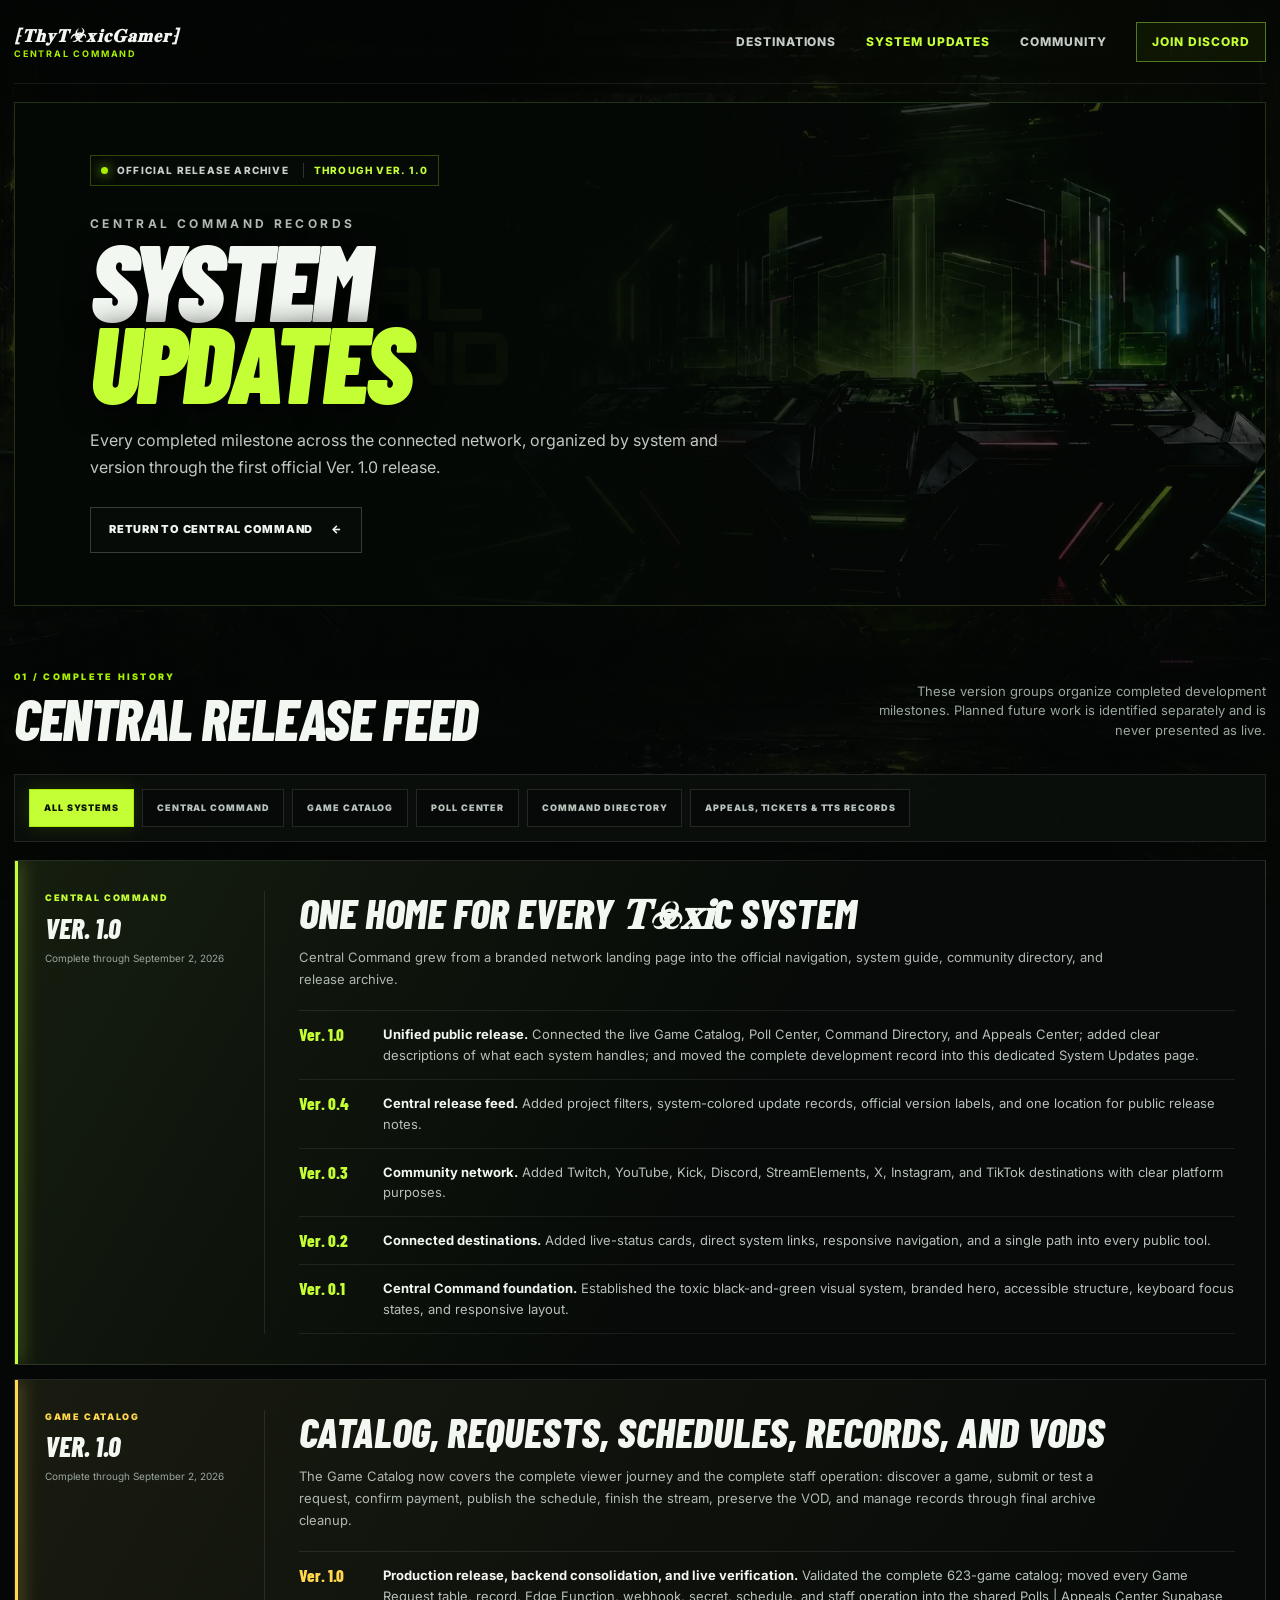
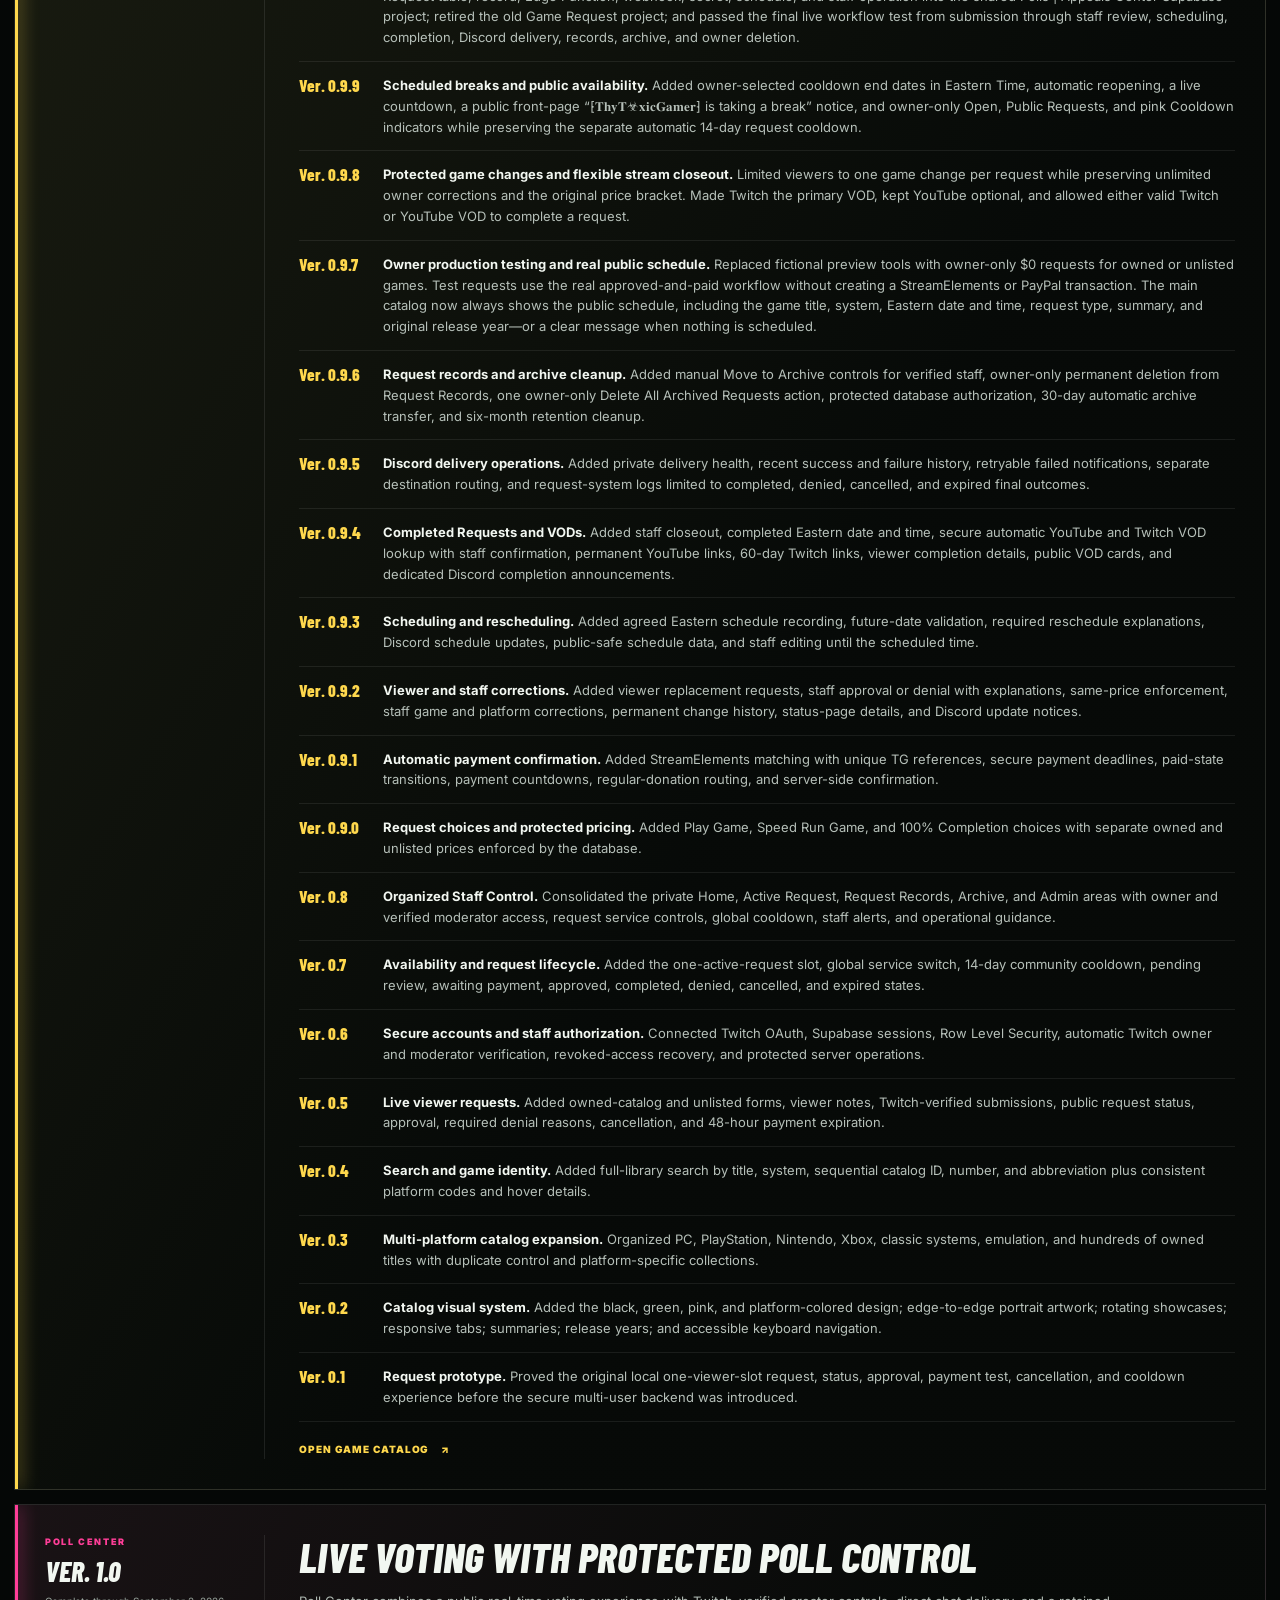
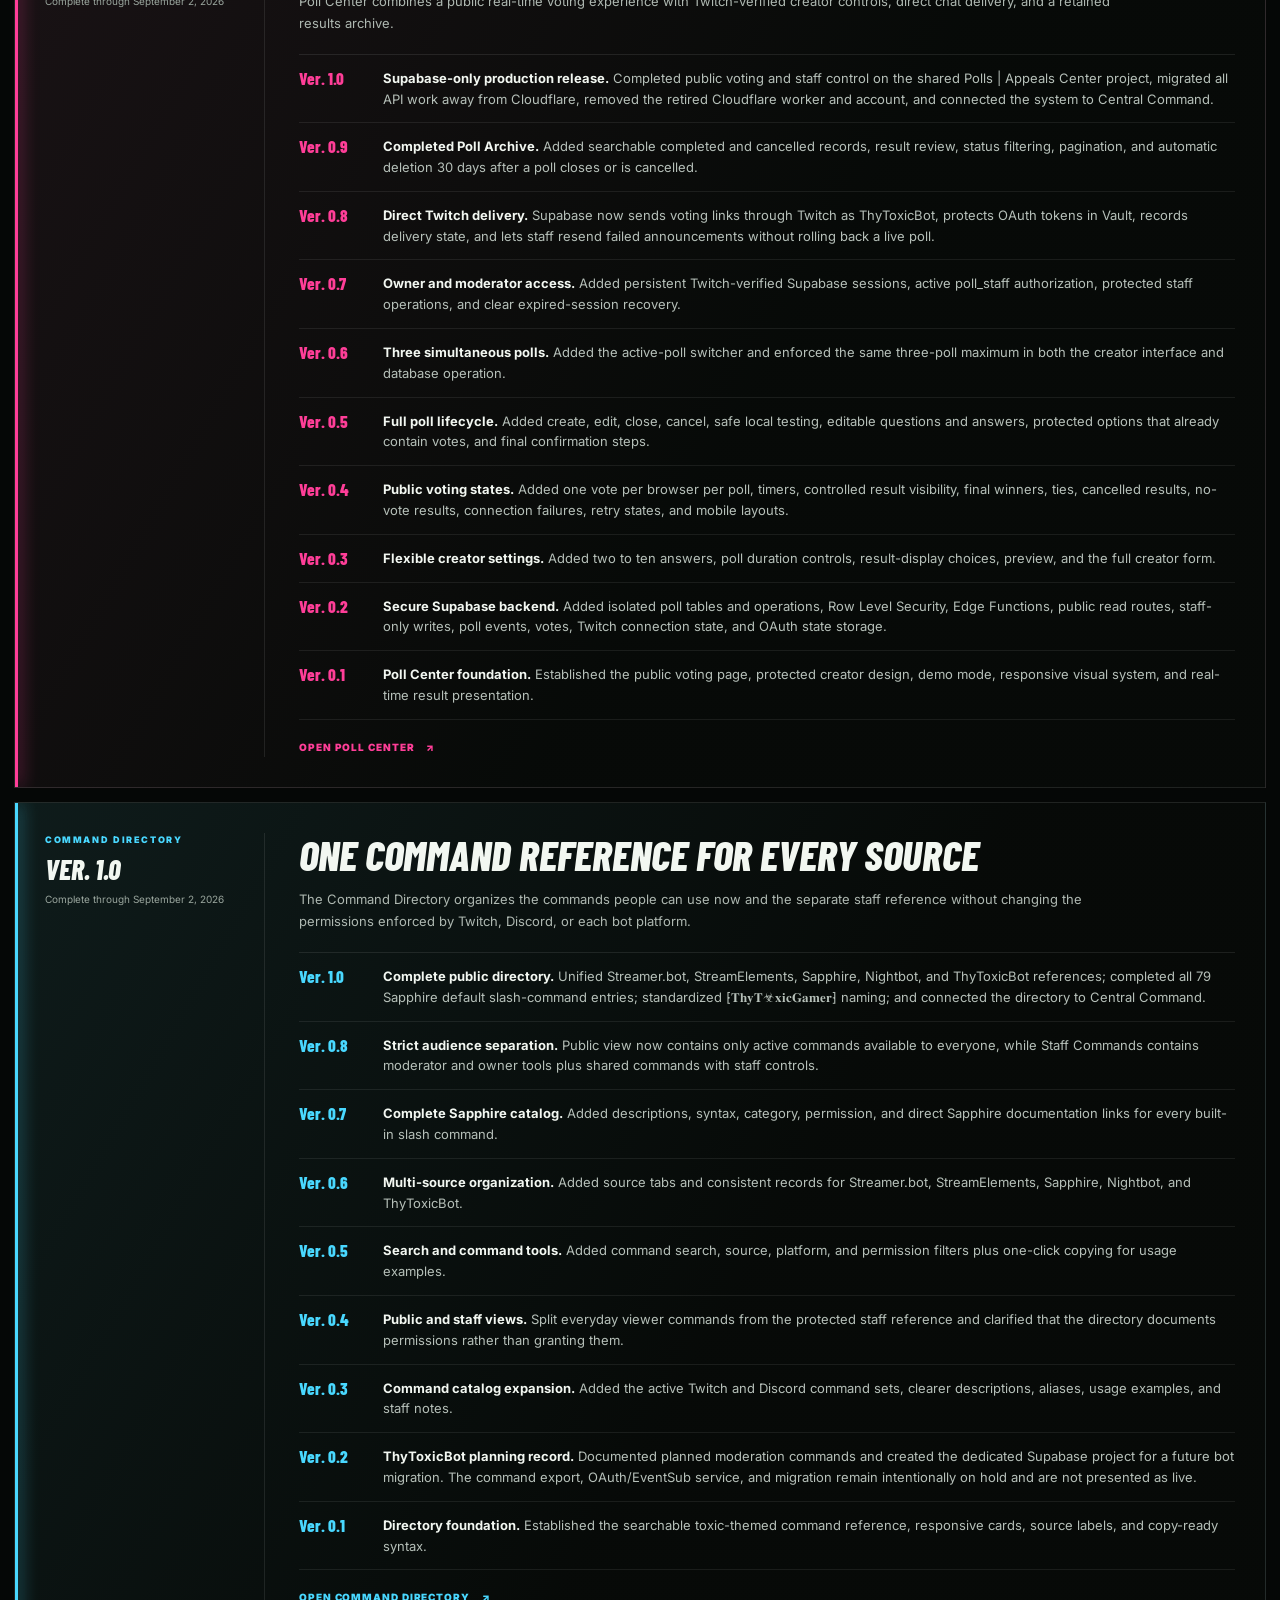
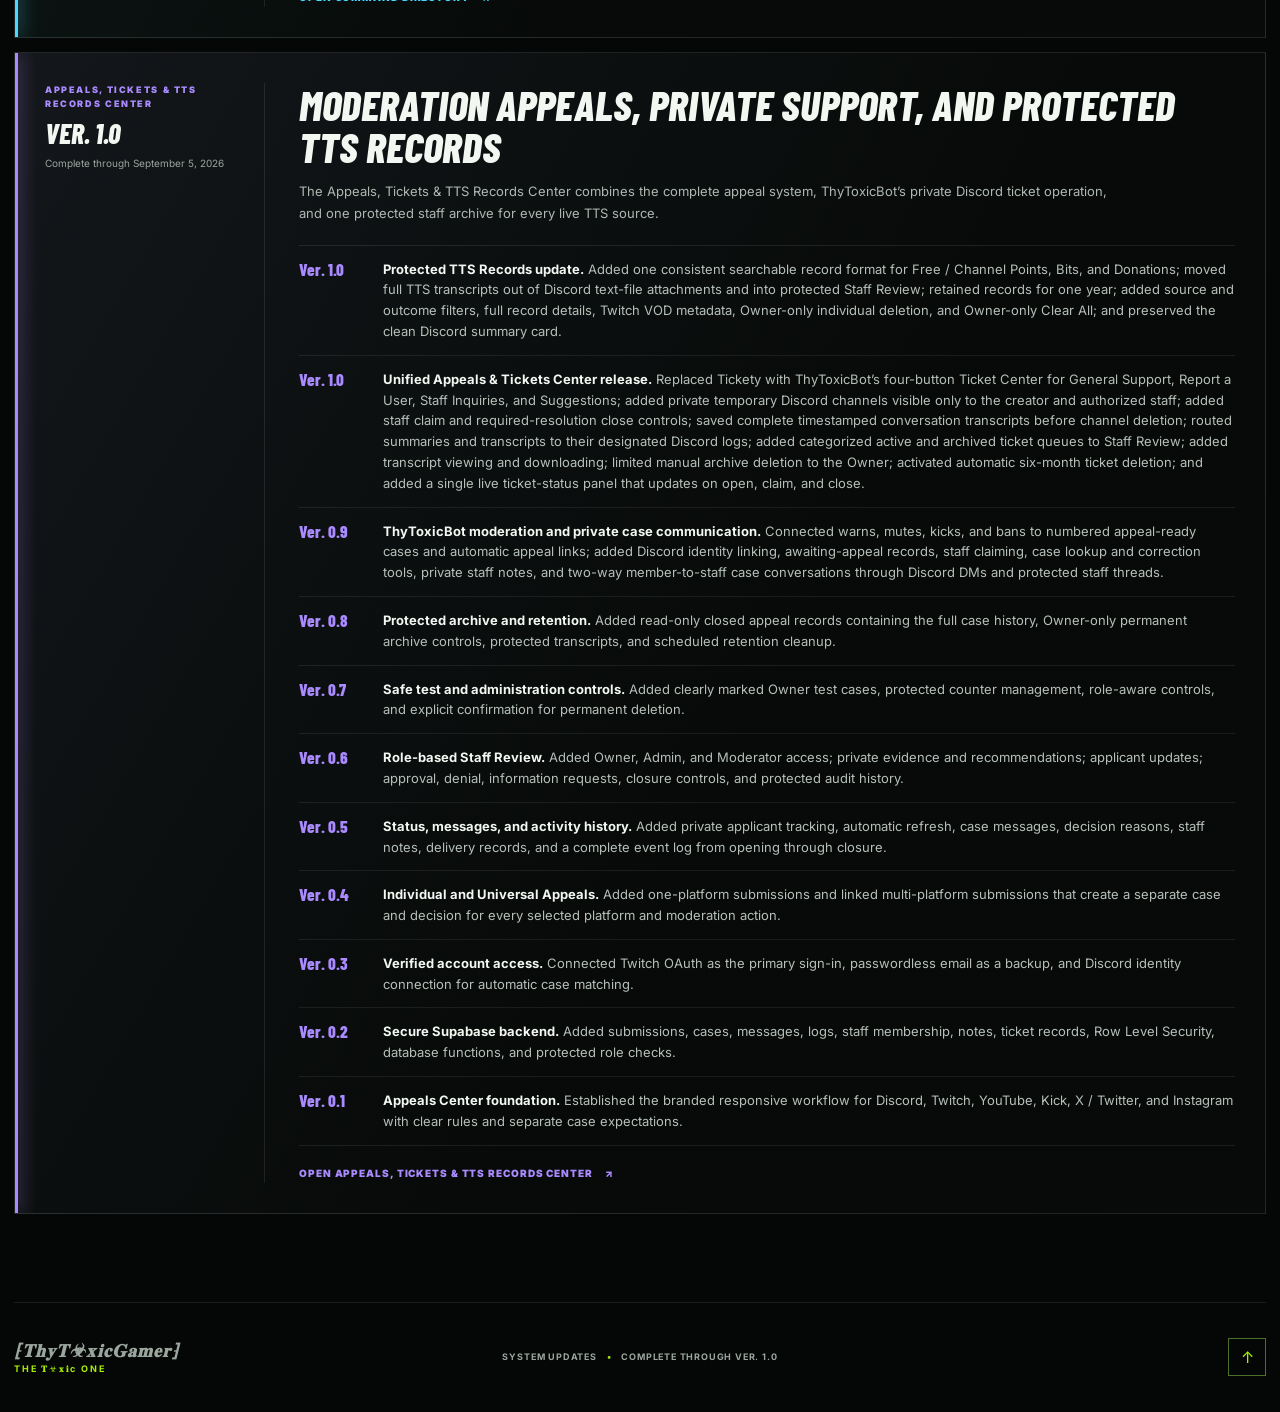
==== commit 0c594265: "Add TTS Records Ver. 1.0 release notes" ====
--- a/updates.html
+++ b/updates.html
@@ -18,8 +18,8 @@
   <link rel="preconnect" href="https://fonts.googleapis.com">
   <link rel="preconnect" href="https://fonts.gstatic.com" crossorigin>
   <link href="https://fonts.googleapis.com/css2?family=Barlow+Condensed:ital,wght@0,500;0,600;0,700;0,800;0,900;1,700&amp;family=Inter:wght@400;500;600;700;800&amp;display=swap" rel="stylesheet">
-  <link rel="stylesheet" href="styles.css?release=1.1">
-  <script src="script.js?v=1.1" defer></script>
+  <link rel="stylesheet" href="styles.css?release=1.0-20260905">
+  <script src="script.js?v=1.0-20260905" defer></script>
 </head>
 <body>
   <a class="skip-link" href="#main-content">Skip to System Updates</a>
@@ -68,7 +68,7 @@
           <button class="update-filter" type="button" data-update-filter="games" aria-pressed="false">Game Catalog</button>
           <button class="update-filter" type="button" data-update-filter="polls" aria-pressed="false">Poll Center</button>
           <button class="update-filter" type="button" data-update-filter="commands" aria-pressed="false">Command Directory</button>
-          <button class="update-filter" type="button" data-update-filter="appeals" aria-pressed="false">Appeals &amp; Tickets Center</button>
+          <button class="update-filter" type="button" data-update-filter="appeals" aria-pressed="false">Appeals, Tickets &amp; TTS Records</button>
         </div>
 
         <div class="updates-feed" aria-live="polite">
@@ -176,14 +176,15 @@
 
           <article class="update-card appeals-update" data-update-project="appeals">
             <div class="update-meta">
-              <span>Appeals &amp; Tickets Center</span>
-              <strong>Ver. 1.0</strong>
-              <time datetime="2026-09-04">Complete through September 4, 2026</time>
-            </div>
-            <div class="update-copy">
-              <h3>Moderation appeals, private support, transcripts, and retained records</h3>
-              <p>The Appeals &amp; Tickets Center now combines the complete appeal system with ThyToxicBot’s private Discord ticket operation, giving members a secure path to staff and giving authorized staff one protected workspace for cases, conversations, and archives.</p>
-              <ol class="release-list">
+              <span>Appeals, Tickets &amp; TTS Records Center</span>
+              <strong>Ver. 1.0</strong>
+              <time datetime="2026-09-05">Complete through September 5, 2026</time>
+            </div>
+            <div class="update-copy">
+              <h3>Moderation appeals, private support, and protected TTS records</h3>
+              <p>The Appeals, Tickets &amp; TTS Records Center combines the complete appeal system, ThyToxicBot’s private Discord ticket operation, and one protected staff archive for every live TTS source.</p>
+              <ol class="release-list">
+                <li><b>Ver. 1.0</b><span><strong>Protected TTS Records update.</strong> Added one consistent searchable record format for Free / Channel Points, Bits, and Donations; moved full TTS transcripts out of Discord text-file attachments and into protected Staff Review; retained records for one year; added source and outcome filters, full record details, Twitch VOD metadata, Owner-only individual deletion, and Owner-only Clear All; and preserved the clean Discord summary card.</span></li>
                 <li><b>Ver. 1.0</b><span><strong>Unified Appeals &amp; Tickets Center release.</strong> Replaced Tickety with ThyToxicBot’s four-button Ticket Center for General Support, Report a User, Staff Inquiries, and Suggestions; added private temporary Discord channels visible only to the creator and authorized staff; added staff claim and required-resolution close controls; saved complete timestamped conversation transcripts before channel deletion; routed summaries and transcripts to their designated Discord logs; added categorized active and archived ticket queues to Staff Review; added transcript viewing and downloading; limited manual archive deletion to the Owner; activated automatic six-month ticket deletion; and added a single live ticket-status panel that updates on open, claim, and close.</span></li>
                 <li><b>Ver. 0.9</b><span><strong>ThyToxicBot moderation and private case communication.</strong> Connected warns, mutes, kicks, and bans to numbered appeal-ready cases and automatic appeal links; added Discord identity linking, awaiting-appeal records, staff claiming, case lookup and correction tools, private staff notes, and two-way member-to-staff case conversations through Discord DMs and protected staff threads.</span></li>
                 <li><b>Ver. 0.8</b><span><strong>Protected archive and retention.</strong> Added read-only closed appeal records containing the full case history, Owner-only permanent archive controls, protected transcripts, and scheduled retention cleanup.</span></li>
@@ -195,7 +196,7 @@
                 <li><b>Ver. 0.2</b><span><strong>Secure Supabase backend.</strong> Added submissions, cases, messages, logs, staff membership, notes, ticket records, Row Level Security, database functions, and protected role checks.</span></li>
                 <li><b>Ver. 0.1</b><span><strong>Appeals Center foundation.</strong> Established the branded responsive workflow for Discord, Twitch, YouTube, Kick, X / Twitter, and Instagram with clear rules and separate case expectations.</span></li>
               </ol>
-              <a href="https://thy-toxic-gamer.github.io/appeals-center/">Open Appeals &amp; Tickets Center <span aria-hidden="true">↗</span></a>
+              <a href="https://thy-toxic-gamer.github.io/appeals-center/">Open Appeals, Tickets &amp; TTS Records Center <span aria-hidden="true">↗</span></a>
             </div>
           </article>
         </div>
--- a/styles.css
+++ b/styles.css
@@ -205,6 +205,14 @@
 .community-links span { font: italic 800 20px/1 var(--display); text-transform: uppercase; }
 .community-links small { margin-top: 7px; color: var(--muted); font-size: 9px; }
 .community-links b { position: absolute; right: 18px; top: 50%; color: var(--link-aura); filter: drop-shadow(0 0 7px color-mix(in srgb, var(--link-aura) 72%, transparent)); transform: translateY(-50%); }
+.platform-card { padding-bottom: 36px !important; }
+.platform-status { position: absolute; left: 20px; bottom: 12px; display: inline-flex; align-items: center; gap: 7px; color: #89948d; font: 800 10px/1 var(--body); letter-spacing: .1em; text-transform: uppercase; }
+.platform-status u { width: 7px; height: 7px; border-radius: 50%; background: #536058; box-shadow: 0 0 0 3px rgba(83,96,88,.12); text-decoration: none; }
+.platform-status em { font-style: normal; }
+.platform-card.is-live-now { border-color: color-mix(in srgb, var(--link-aura) 78%, rgba(255,255,255,.12)); background: linear-gradient(115deg, color-mix(in srgb, var(--link-aura) 25%, transparent), color-mix(in srgb, var(--link-aura) 5%, transparent) 75%); box-shadow: inset 3px 0 0 var(--link-aura), inset 0 0 44px color-mix(in srgb, var(--link-aura) 18%, transparent), 0 0 28px color-mix(in srgb, var(--link-aura) 32%, transparent); }
+.platform-card.is-live-now .platform-status { color: var(--link-aura); }
+.platform-card.is-live-now .platform-status u { background: var(--link-aura); box-shadow: 0 0 7px var(--link-aura), 0 0 16px color-mix(in srgb, var(--link-aura) 70%, transparent); animation: live-platform-pulse 1.6s ease-in-out infinite; }
+@keyframes live-platform-pulse { 0%, 100% { opacity: .7; transform: scale(.85); } 50% { opacity: 1; transform: scale(1.2); } }
 
 .site-footer { min-height: 110px; display: grid; grid-template-columns: 1fr auto 1fr; align-items: center; gap: 20px; border-top: 1px solid rgba(255,255,255,.09); color: var(--muted); }
 .footer-brand { display: flex; align-items: center; gap: 11px; }
